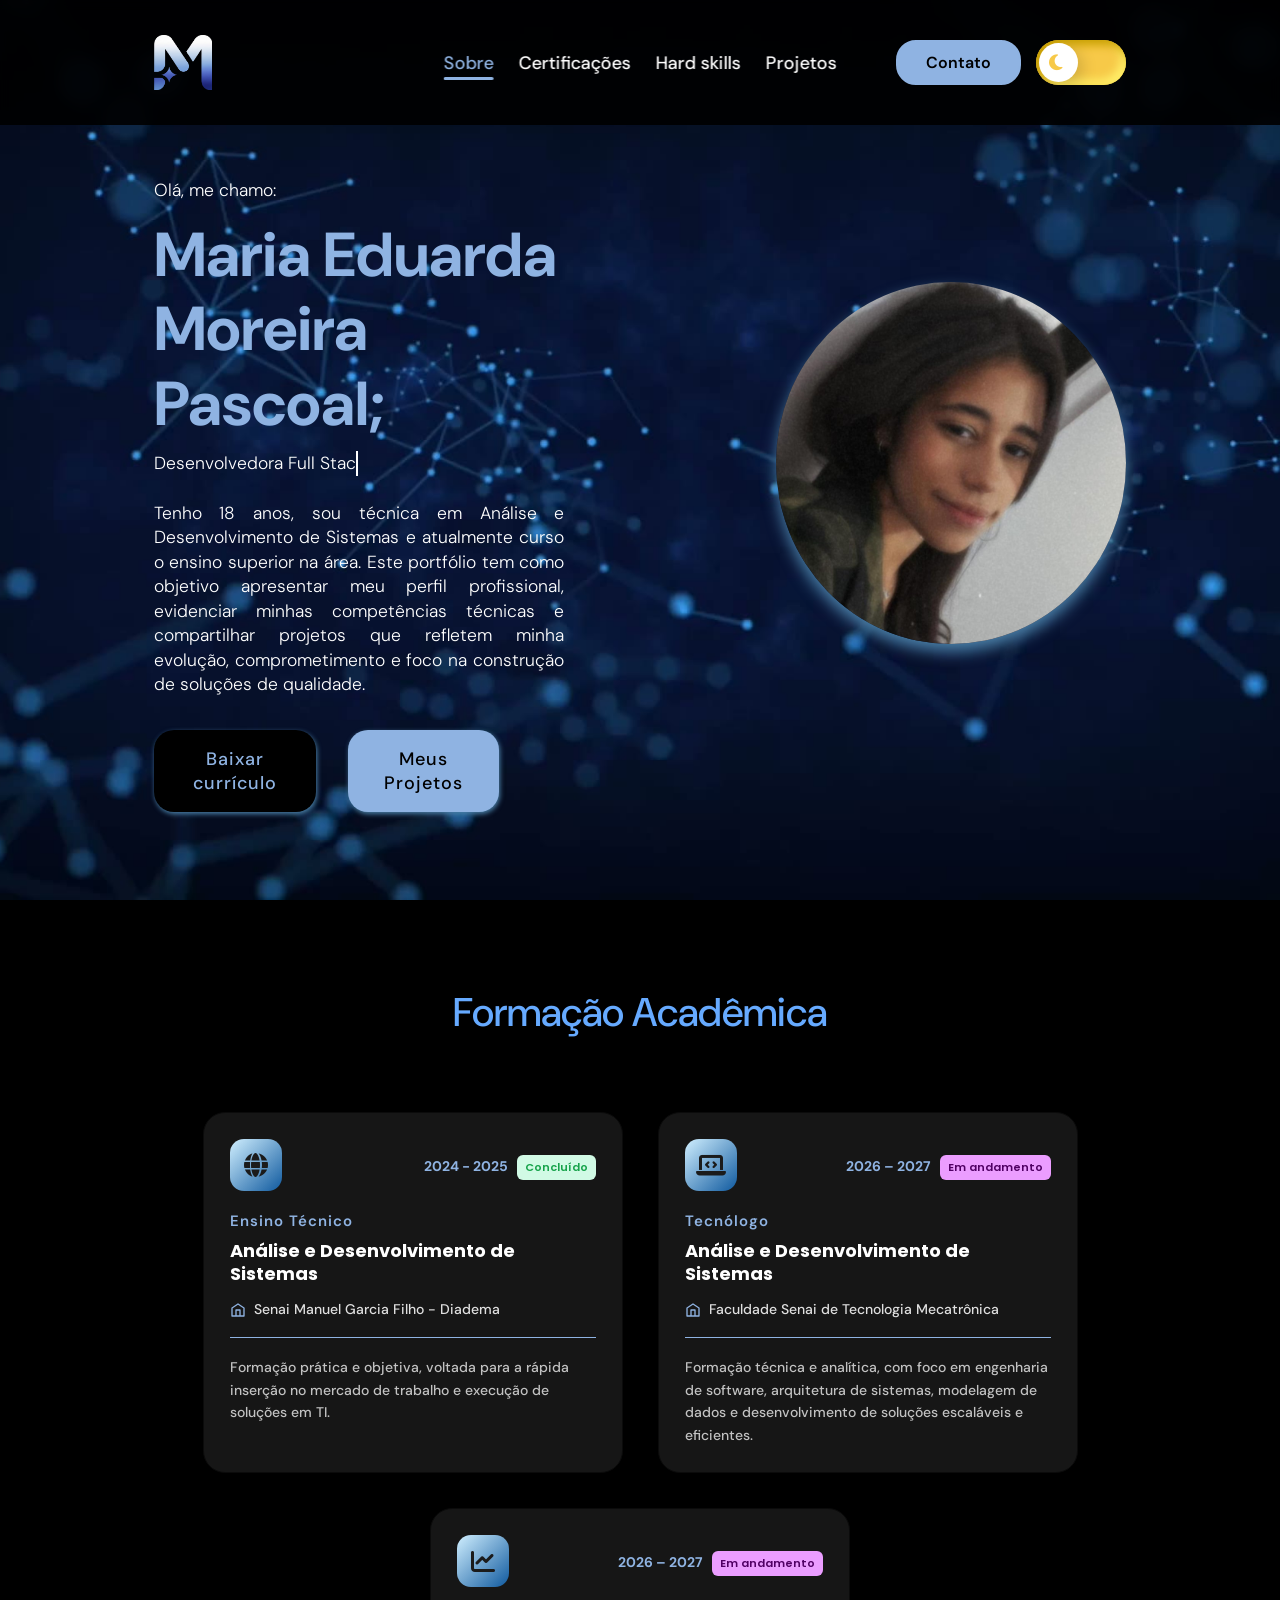
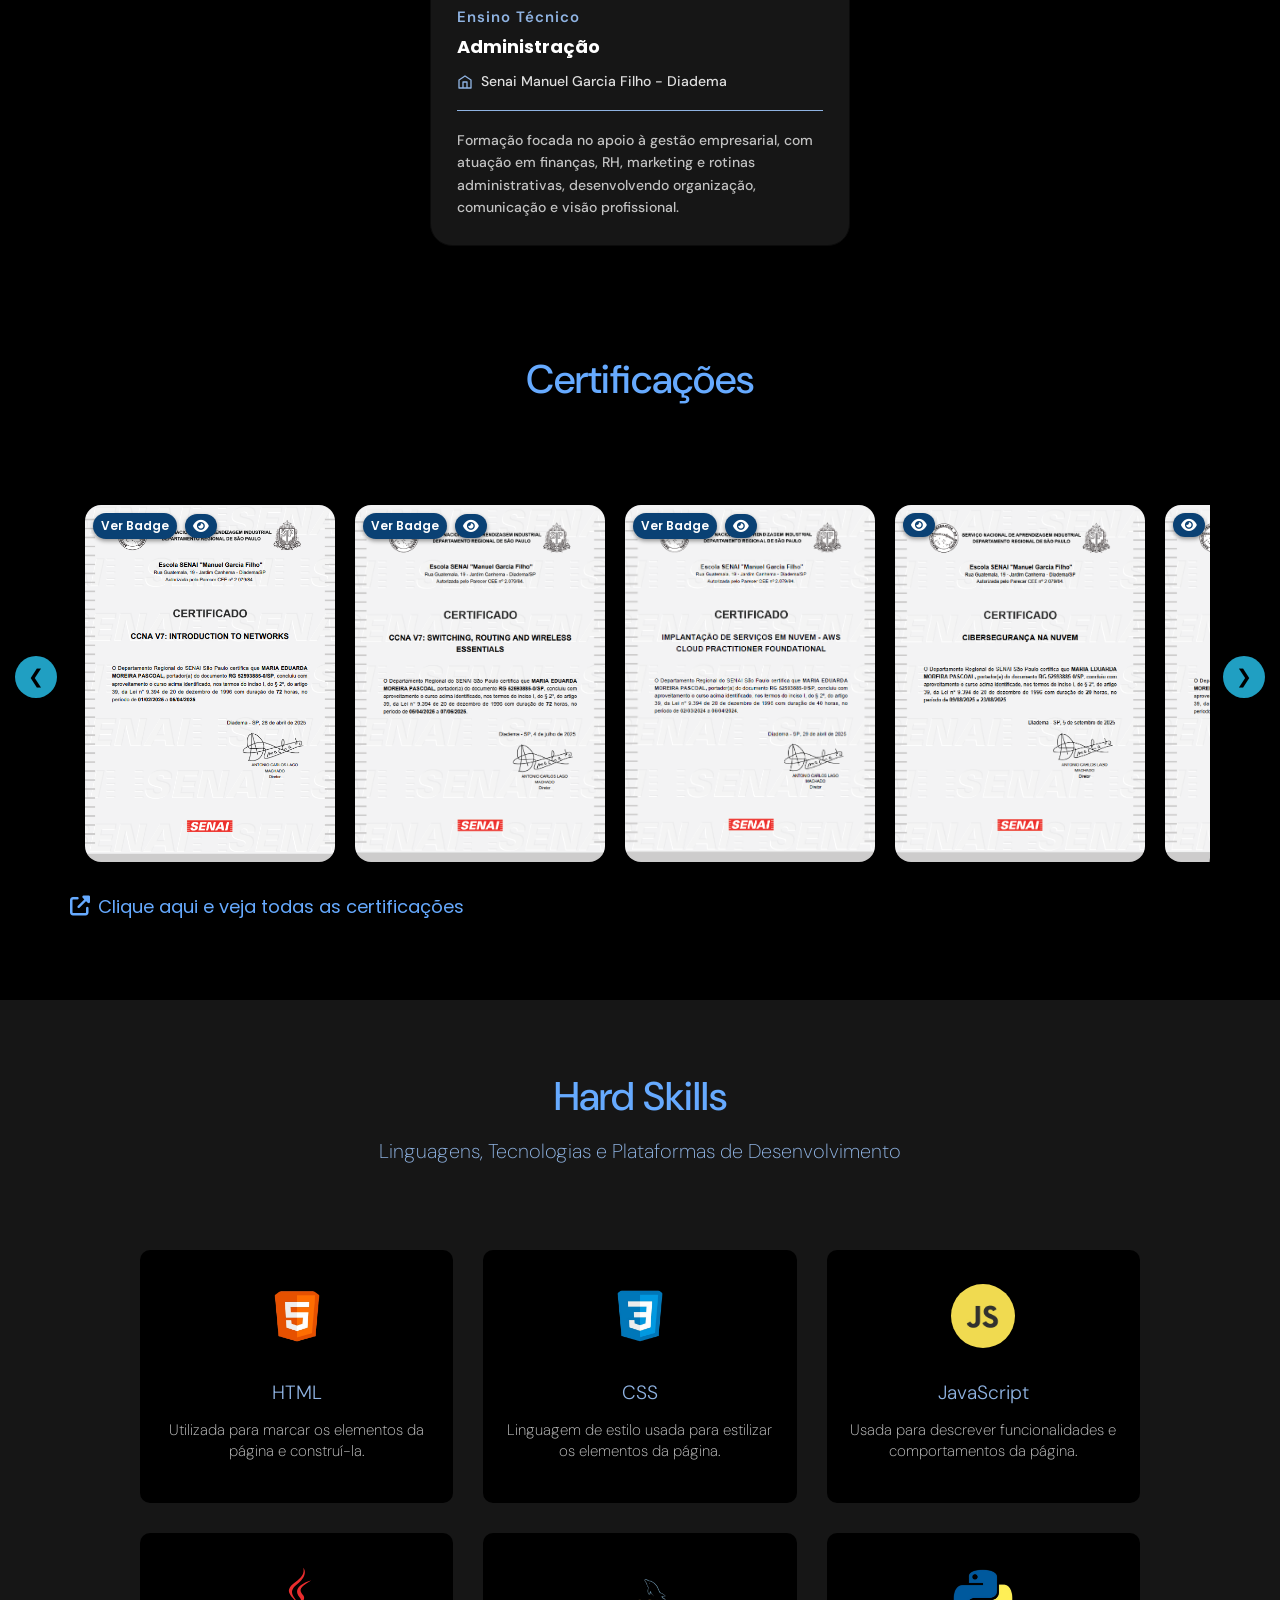
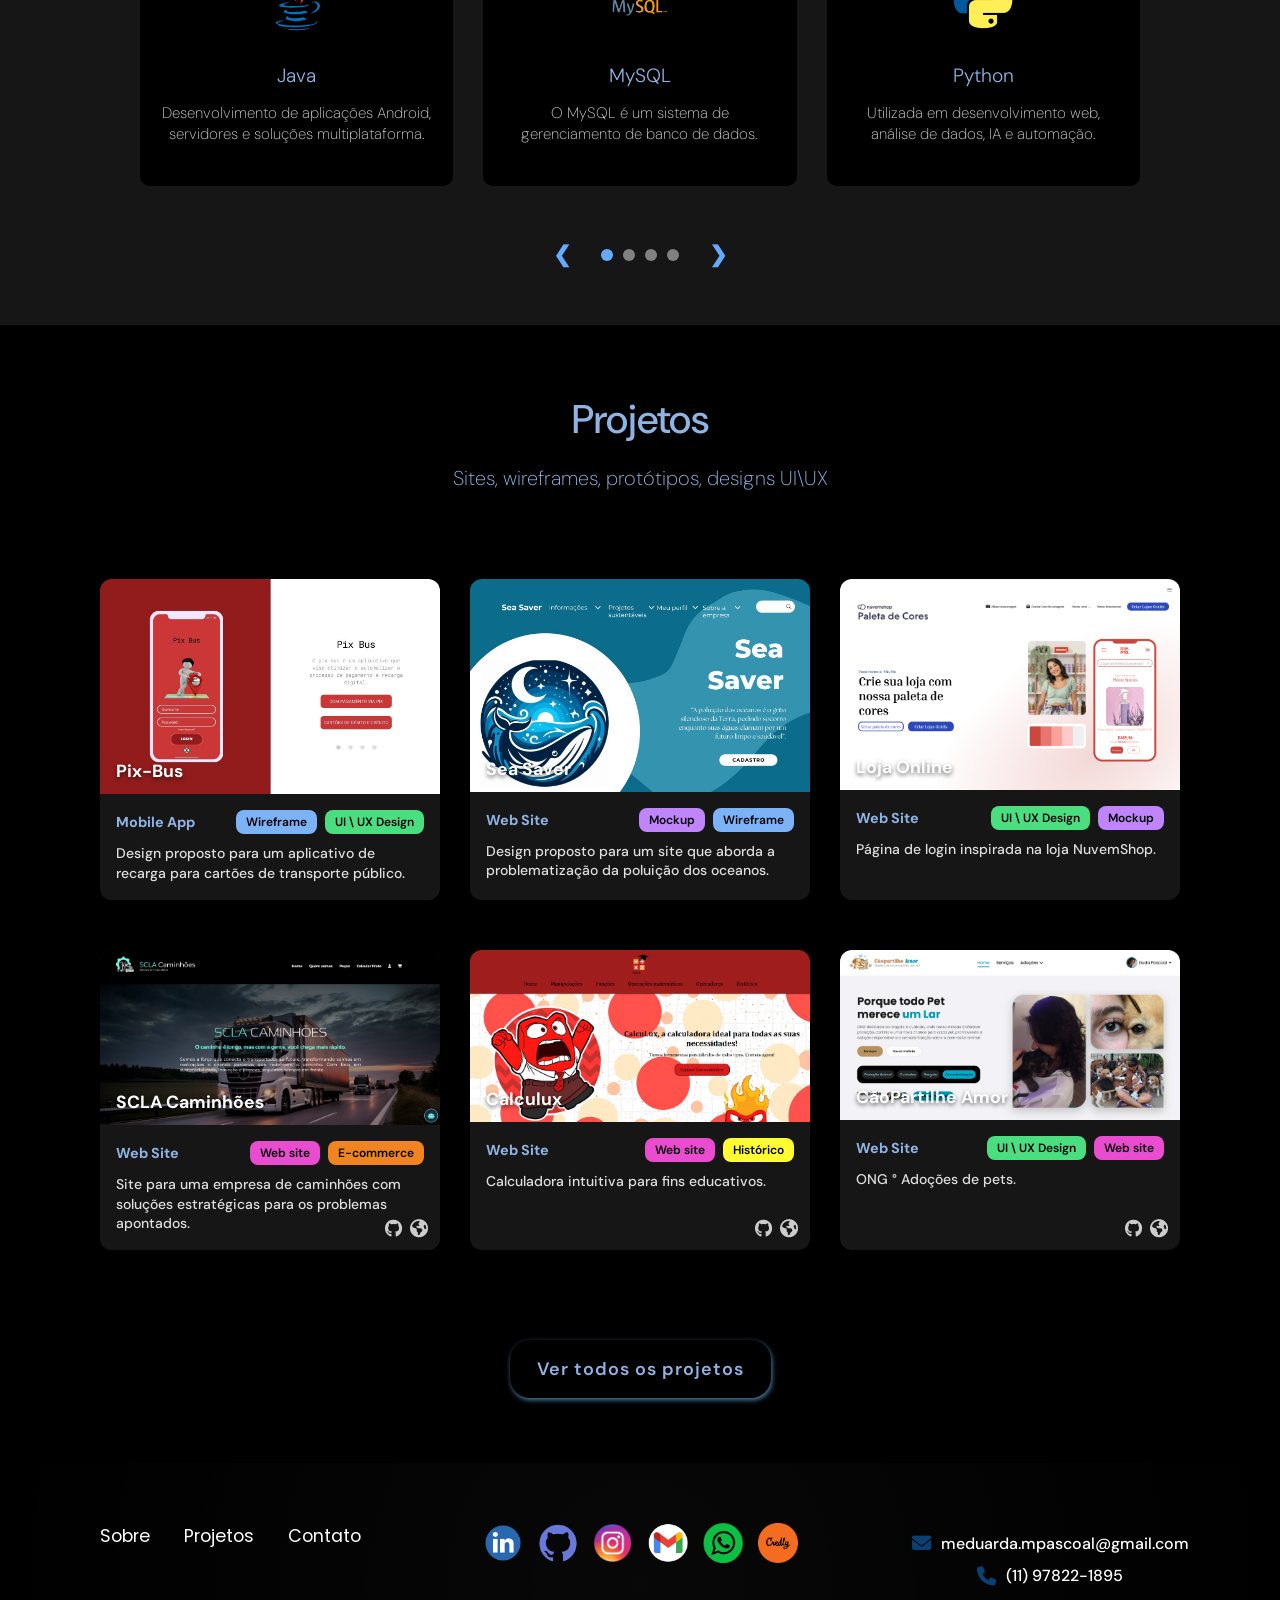
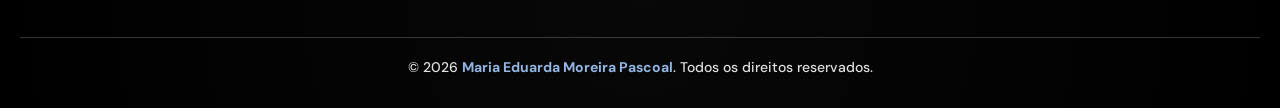
==== index.html @ ee677502 "Primeiro commit" ====
<!DOCTYPE html>
<html lang="pt-br">

<head>
  <meta charset="UTF-8" />
  <meta name="viewport" content="width=device-width, initial-scale=1.0" />
  <title>Portfólio Profissional</title>
  <link rel="preload" as="image" href="img/home-background-poster.jpg" fetchpriority="high" />

  <link rel="shortcut icon" href="img/logo(light-theme).png">
  <link rel="stylesheet" href="css/style.css?v=skills-themes-5" />
  <link rel="stylesheet" href="css/mobile.css?v=skills-spacing-2" />
  <link rel="stylesheet" href="css/modal.css" />
  <link rel="stylesheet" href="css/light-theme.css" />
  <link href="https://unpkg.com/boxicons@2.1.4/css/boxicons.min.css" rel="stylesheet" />
  <link rel="preconnect" href="https://fonts.googleapis.com" />
  <link rel="preconnect" href="https://fonts.gstatic.com" crossorigin />
  <link
    href="https://fonts.googleapis.com/css2?family=Dosis:wght@200..800&family=Kanit:wght@100..900&family=Rubik:wght@300..900&family=Montserrat:wght@100..900&family=DM+Sans:wght@100..1000&display=swap"
    rel="stylesheet" />
  <link rel="stylesheet" href="https://cdnjs.cloudflare.com/ajax/libs/font-awesome/6.5.0/css/all.min.css" />



</head>

<body>
  <script>
    // Restaura o tema antes de renderizar o conteúdo da página.
    try {
      document.body.classList.toggle('light-theme', localStorage.getItem('theme') === 'light');
    } catch (error) {
      // Mantém o tema padrão quando o armazenamento estiver indisponível.
    }
  </script>
  <div id="sobre"></div>
  <header class="header">

    <div class="left">

      <button class="menu-toggle" aria-label="Abrir menu">
        <span></span>
        <span></span>
        <span></span>
      </button>

      <a href="#" class="logo">
        <img src="img/logo2.png" alt="Logo" class="logo-img">
      </a>
    </div>


    <nav class="navbar">

      <div class="mobile-profile">
        <img src="img/DUDA.jpg" alt="Foto de perfil" class="profile-photo">

        <div class="profile-text">
          <strong>Maria Eduarda Moreira Pascoal</strong>
          <span>Desenvolvedora Full Stack</span>
        </div>
      </div>


      <a href="#home" class="active">Sobre</a>
      <a href="#certificacoes">Certificações</a>
      <a href="#hardskills">Hard skills</a>
      <a href="#projetos">Projetos</a>

      <button class="mobile-theme-btn">
        <i class="fas fa-cog"></i>
        <span>Aplicar tema escuro</span>
      </button>


      <button class="close-menu-btn">Fechar menu</button>


    </nav>

    <div class="right-buttons">
      <a href="https://mail.google.com/mail/?view=cm&to=meduarda.mpascoal@gmail.com&su=Contato%20via%20portfolio"
        target="_blank" class="contact">Contato</a>
      <div class="theme-switch-wrapper">
        <input type="checkbox" id="theme-toggle" class="theme-toggle-checkbox" />
        <label for="theme-toggle" class="theme-toggle-label">
          <span class="toggle-ball">
            <i class="fas fa-moon"></i>
            <i class="fas fa-sun fa-solid" style="color: #ffc107;"></i>
          </span>
        </label>
      </div>
    </div>
  </header>

  <script>
    document.getElementById('theme-toggle').checked = document.body.classList.contains('light-theme');

    document.addEventListener("DOMContentLoaded", () => {

      const menuToggle = document.querySelector(".menu-toggle");
      const navbar = document.querySelector(".navbar");
      const header = document.querySelector(".header");
      const closeBtn = document.querySelector(".close-menu-btn");

      const mobileThemeBtn = document.querySelector(".mobile-theme-btn");
      const mobileThemeText = document.querySelector(".mobile-theme-btn span");
      const themeToggle = document.querySelector("#theme-toggle");

      /* ===============================
         MENU HAMBÚRGUER
         =============================== */
      menuToggle.addEventListener("click", () => {
        navbar.classList.toggle("active");
        header.classList.toggle("menu-open");
      });

      if (closeBtn) {
        closeBtn.addEventListener("click", () => {
          navbar.classList.remove("active");
          header.classList.remove("menu-open");
        });
      }

      /* ===============================
         TEXTO DO TEMA (LÓGICA CORRETA)
         =============================== */
      function atualizarTextoTema() {
        if (themeToggle.checked) {
          // tema claro ativo → próxima ação
          mobileThemeText.textContent = "Aplicar tema escuro";
        } else {
          // tema escuro ativo → próxima ação
          mobileThemeText.textContent = "Aplicar tema claro";
        }
      }

      /* clique no botão mobile troca o tema */
      mobileThemeBtn.addEventListener("click", () => {
        themeToggle.checked = !themeToggle.checked;
        themeToggle.dispatchEvent(new Event("change"));
        atualizarTextoTema();
      });

      /* mantém sincronizado com o botão desktop */
      themeToggle.addEventListener("change", atualizarTextoTema);

      /* inicializa corretamente ao carregar */
      atualizarTextoTema();

    });
  </script>





  <section class="home" id="home">
    <video autoplay muted loop playsinline preload="auto" poster="img/home-background-poster.jpg" class="bg-video">
      <source src="img/home-background.mp4" type="video/mp4" />
    </video>

    <div class="home-content">
      <p class="hello">Olá, me chamo: </p>
      <h1>
        <span> Maria Eduarda Moreira Pascoal;<br /></span>
      </h1>
      <p class="typing"></p>

      <script>
        const text = "Desenvolvedora Full Stack ";
        let index = 0;

        function typeEffect() {
          const el = document.querySelector(".typing");
          if (index < text.length) {
            el.textContent += text.charAt(index);
            index++;
            setTimeout(typeEffect, 90);
          }
        }

        typeEffect();
      </script>

      <p>
        Tenho 18 anos, sou técnica em Análise e Desenvolvimento de Sistemas e atualmente curso o ensino superior na
        área. Este portfólio tem como objetivo apresentar meu perfil profissional, evidenciar minhas competências
        técnicas e compartilhar projetos que refletem minha evolução, comprometimento e foco na construção de soluções
        de qualidade.
      </p>
      <br>

      <div class="btn-box">
        <a href="Currículo Profissional.pdf" download>
          <button class="btn-1">Baixar currículo</button>
        </a>
        <a href="#projetos"><button class="btn-2">Meus Projetos</button></a>
      </div>
    </div>

    <div class="img-box">
      <img src="img/DUDA.jpg" />
    </div>
  </section>
  <br><br>

  <h1 class="section-title">Formação Acadêmica</h1><br>

  <section class="edu-section">

    <div class="edu-card edu-card-pink">
      <div class="edu-header">
        <div class="edu-icon-box">
          <i class="fa-solid fa-globe"></i>
        </div>

        <div class="edu-date">
          <span>2024 - 2025</span>
          <small>Concluído</small>
        </div>
      </div>

      <span class="edu-type">Ensino Técnico</span>
      <h3 class="edu-title">Análise e Desenvolvimento de Sistemas</h3>

      <div class="edu-school">
        <span class="edu-school-icon" aria-hidden="true">
          <svg width="16" height="16" viewBox="0 0 24 24" fill="none" xmlns="http://www.w3.org/2000/svg">
            <path d="M3 21V9L12 3L21 9V21H3Z" stroke="currentColor" stroke-width="2" stroke-linejoin="round" />
            <path d="M9 21V12H15V21" stroke="currentColor" stroke-width="2" stroke-linejoin="round" />
          </svg>
        </span>
        <p>Senai Manuel Garcia Filho - Diadema</p>
      </div>

      <hr>

      <p class="edu-text">
        Formação prática e objetiva, voltada para a rápida inserção no mercado de trabalho e execução de soluções em TI.
      </p>
    </div>

    <div class="edu-card edu-card-pink">
      <div class="edu-header">
        <div class="edu-icon-box">
          <i class="fa-solid fa-laptop-code"></i>
        </div>

        <div class="edu-date">
          <span>2026 – 2027</span>
          <small class="edu-status-progress">Em andamento</small>
        </div>


      </div>

      <span class="edu-type">Tecnólogo</span>
      <h3 class="edu-title">Análise e Desenvolvimento de Sistemas</h3>

      <div class="edu-school">
        <span class="edu-school-icon" aria-hidden="true">
          <svg width="16" height="16" viewBox="0 0 24 24" fill="none" xmlns="http://www.w3.org/2000/svg">
            <path d="M3 21V9L12 3L21 9V21H3Z" stroke="currentColor" stroke-width="2" stroke-linejoin="round" />
            <path d="M9 21V12H15V21" stroke="currentColor" stroke-width="2" stroke-linejoin="round" />
          </svg>
        </span>

        <p>Faculdade Senai de Tecnologia Mecatrônica</p>
      </div>


      <hr>

      <p class="edu-text">
        Formação técnica e analítica, com foco em engenharia de software, arquitetura de sistemas, modelagem de dados e
        desenvolvimento de soluções escaláveis e eficientes.
      </p>
    </div>

    </div>

    <div class="edu-card edu-card-pink">
      <div class="edu-header">
        <div class="edu-icon-box">
          <i class="fa-solid fa-chart-line"></i>
        </div>


        <div class="edu-date">
          <span>2026 – 2027</span>
          <small class="edu-status-progress">Em andamento</small>
        </div>
      </div>

      <span class="edu-type">Ensino Técnico</span>
      <h3 class="edu-title">Administração</h3>

      <div class="edu-school">
        <span class="edu-school-icon" aria-hidden="true">
          <svg width="16" height="16" viewBox="0 0 24 24" fill="none" xmlns="http://www.w3.org/2000/svg">
            <path d="M3 21V9L12 3L21 9V21H3Z" stroke="currentColor" stroke-width="2" stroke-linejoin="round" />
            <path d="M9 21V12H15V21" stroke="currentColor" stroke-width="2" stroke-linejoin="round" />
          </svg>
        </span>
        <p>Senai Manuel Garcia Filho - Diadema</p>
      </div>

      <hr>

      <p class="edu-text">
        Formação focada no apoio à gestão empresarial, com atuação em finanças, RH, marketing e rotinas administrativas,
        desenvolvendo organização, comunicação e visão profissional.
      </p>
    </div>


  </section>
  <br>

  <div id="certificacoes" class="anchor-offset"></div>
  <h1 class="section-title">Certificações</h1>
  <br><br><br>
  <!-- Carrossel de certificações -->
  <div class="carrossel-wrapper">

    <!-- Seta esquerda (fora do container) -->
    <button class="seta esquerda" onclick="mover(-1)" aria-label="Certificação anterior">&#10094;</button>

    <!-- Container interno (apenas o carrossel) -->
    <div class="carrossel-container" role="region" aria-label="Carrossel de certificações" tabindex="0">
      <div class="carrossel" id="carrossel">

        <!-- Certificados com BADGE -->
        <div class="item2 cert-container">
          <div class="label-group">
            <a href="https://www.credly.com/badges/f5d4781e-c235-46be-9995-9bae9388c36a/whatsapp" target="_blank"
              class="cert-label">Ver Badge</a>

            <a href="pdfscertificados/Certificado_CCNA_V7_ INTRODUCTIONTONETWORK.pdf" target="_blank" class="eye-button"
              title="Ver Certificado">
              <i class="fas fa-eye"></i><span>Ver Certificado</span>
            </a>
          </div>
          <img src="certificados/CCNA1.png" alt="Certificação 1" class="cert-image">
          <div class="cert-info">
            <h3>CCNA V7 – Introduction to Networks</h3>
            <span>Cisco • 2025</span>
          </div>

        </div>

        <div class="item2 cert-container">
          <div class="label-group">
            <a href="https://www.credly.com/badges/c9d76e1b-b804-4c7f-8bc3-975dc7ec5c5a/whatsapp" target="_blank"
              class="cert-label">Ver Badge</a>

            <a href="pdfscertificados/Certificado_CCNA V7_SWITCHING_ROUTING_AND_WIRELESS_ESSENTIAL.pdf" target="_blank"
              class="eye-button" title="Ver Certificado">
              <i class="fas fa-eye"></i><span>Ver Certificado</span>
            </a>
          </div>
          <img src="certificados/CCNA2.png" alt="Certificação 2" class="cert-image">
          <div class="cert-info">
            <h3>CCNA V7 – Switching, routing and wireless essential</h3>
            <span>Cisco • 2025</span>
          </div>


        </div>

        <div class="item2 cert-container">
          <div class="label-group">
            <a href="https://www.credly.com/badges/3ef9b1de-b552-450f-b357-6d4c21b570fc/whatsapp" target="_blank"
              class="cert-label">Ver Badge</a>

            <a href="pdfscertificados/Certificado_Implantacao_de_Servicos_em_Nuvem-AWS_Cloud_Practitioner_Foundationa.pdf"
              target="_blank" class="eye-button" title="Ver Certificado">
              <i class="fas fa-eye"></i><span>Ver Certificado</span>
            </a>
          </div>
          <img src="certificados/AWS.png" alt="Certificação 3" class="cert-image">
          <div class="cert-info">
            <h3>AWS Foundations</h3>
            <span>AWS Certificates • 2024</span>
          </div>
        </div>

        <div class="item2 cert-container">
          <div class="label-group">
            <a href="pdfscertificados/Certificado_Ciberseguranca_na_Nuve.pdf" target="_blank" class="eye-button"
              title="Ver Certificado">
              <i class="fas fa-eye"></i><span>Ver Certificado</span>
            </a>
          </div>
          <img src="certificados/Cibersegurança.png" alt="Cibersegurança" class="cert-image">
          <div class="cert-info">
            <h3>Cibersegurança na Nuvem</h3>
            <span>Senai São Paulo • 2025</span>
          </div>

        </div>

        <!-- Certificados sem badge -->
        <div class="item2 cert-container">
          <a href="pdfscertificados/Certificado_Implantacao_de_Servicos_em_Nuvem-Google_Cloud_Foundation.pdf"
            target="_blank" class="eye-button top-left">
            <i class="fas fa-eye"></i><span>Ver Certificado</span>
          </a>
          <img src="certificados/Google cloud.png" alt="Google Cloud" class="cert-image">
          <div class="cert-info">
            <h3>Google Cloud Foundations</h3>
            <span>Senai São Paulo • 2023</span>
          </div>
        </div>

        <div class="item2 cert-container">
          <a href="pdfscertificados/Certificado_Implantacao_e_Analise_de_Dados_em_Nuvem-Microsoft_DP-90(2).pdf"
            target="_blank" class="eye-button top-left">
            <i class="fas fa-eye"></i><span>Ver Certificado</span>
          </a>
          <img src="certificados/Microsoft DP-900.png" alt="DP-900" class="cert-image">
          <div class="cert-info">
            <h3>Microsoft DP-900</h3>
            <span>Senai São Paulo • 2023</span>
          </div>
        </div>

        <div class="item2 cert-container">
          <a href="pdfscertificados/Certificado_Implantacao_de_Servicos_em_Nuvem-Microsoft_AZ-90.pdf" target="_blank"
            class="eye-button top-left">
            <i class="fas fa-eye"></i><span>Ver Certificado</span>
          </a>
          <img src="certificados/Microsoft AZ-900.png" alt="AZ-900" class="cert-image">
          <div class="cert-info">
            <h3>Microsoft AZ-900</h3>
            <span>Senai São Paulo • 2024</span>
          </div>
        </div>

        <div class="item2 cert-container">
          <a href="pdfscertificados/Certificado_Implantacao_de_Servicos_de_Inteligencia_Artificial_em_Nuvem-Microsoft_AI-90.pdf"
            target="_blank" class="eye-button top-left">
            <i class="fas fa-eye"></i><span>Ver Certificado</span>
          </a>
          <img src="certificados/Microsoft AI-900.png" alt="AI-900" class="cert-image">
          <div class="cert-info">
            <h3>Microsoft AI-900</h3>
            <span>Senai São Paulo • 2025</span>
          </div>
        </div>

        <div class="item2 cert-container">
          <a href="pdfscertificados/Certificado_FLUENCIA-FUNDAMENTOS_DA_INTELIGENCIA_ARTIFICIA.pdf" target="_blank"
            class="eye-button top-left">
            <i class="fas fa-eye"></i><span>Ver Certificado</span>
          </a>
          <img src="certificados/Fluencia IA.png" alt="Fluência IA" class="cert-image">
          <div class="cert-info">
            <h3>Fluência IA</h3>
            <span>Senai São Paulo • 2025</span>
          </div>
        </div>

        <div class="item2 cert-container">
          <a href="pdfscertificados/Certificado_Privacidade_e_Protecao_de_Dados_(LGPD).pdf" target="_blank"
            class="eye-button top-left">
            <i class="fas fa-eye"></i><span>Ver Certificado</span>
          </a>
          <img src="certificados/LGPD.png" alt="LGPD" class="cert-image">
          <div class="cert-info">
            <h3>Privacidade e proteção de dados</h3>
            <span>Senai São Paulo • 2024</span>
          </div>
        </div>

        <div class="item2 cert-container">
          <a href="pdfscertificados/WEB_3.0_Certificado.pdf" target="_blank" class="eye-button top-left">
            <i class="fas fa-eye"></i><span>Ver Certificado</span>
          </a>
          <img src="certificados/web 3.0.png" alt="Web 3.0" class="cert-image">
          <div class="cert-info">
            <h3>Web 3.0</h3>
            <span>Senai São Paulo • 2025</span>
          </div>
        </div>

        <div class="item2 cert-container">
          <a href="pdfscertificados/Certificado_Economia_Circula.pdf" target="_blank" class="eye-button top-left">
            <i class="fas fa-eye"></i><span>Ver Certificado</span>
          </a>
          <img src="certificados/economia circular.png" alt="Economia Circular" class="cert-image">
          <div class="cert-info">
            <h3>Economia Circular</h3>
            <span>Senai São Paulo • 2025</span>
          </div>
        </div>

        <div class="item2 cert-container">
          <a href="pdfscertificados/Certificado_Desvendando_o_5.pdf" target="_blank" class="eye-button top-left">
            <i class="fas fa-eye"></i><span>Ver Certificado</span>
          </a>
          <img src="certificados/desvendando o 5g.png" alt="5G" class="cert-image">
          <div class="cert-info">
            <h3>Desvendando o 5G</h3>
            <span>Senai São Paulo • 2024</span>
          </div>
        </div>

        <div class="item2 cert-container">
          <a href="pdfscertificados/Certificado_Desvendando_o_ES.pdf" target="_blank" class="eye-button top-left">
            <i class="fas fa-eye"></i><span>Ver Certificado</span>
          </a>
          <img src="certificados/desvendando o ESG.png" alt="ESG" class="cert-image">
          <div class="cert-info">
            <h3>Desvendando o ESG</h3>
            <span>Senai São Paulo • 2025</span>
          </div>
        </div>

        <div class="item2 cert-container">
          <a href="pdfscertificados/Certificado_Empreender_SENA.pdf" target="_blank" class="eye-button top-left">
            <i class="fas fa-eye"></i><span>Ver Certificado</span>
          </a>
          <img src="certificados/empreender senai.png" alt="Empreender Senai" class="cert-image">
          <div class="cert-info">
            <h3>Empreender Senai</h3>
            <span>Senai São Paulo • 2025</span>
          </div>
        </div>

        <div class="item2 cert-container">
          <a href="pdfscertificados/Certificado_Competencia_Transversal-Seguranca_no_Trabalh.pdf" target="_blank"
            class="eye-button top-left">
            <i class="fas fa-eye"></i><span>Ver Certificado</span>
          </a>
          <img src="certificados/Segurança no trabalho.png" alt="Segurança no Trabalho" class="cert-image">
          <div class="cert-info">
            <h3>Segurança no trabalho</h3>
            <span>Senai São Paulo • 2024</span>
          </div>
        </div>

        <div class="item2 cert-container">
          <a href="pdfscertificados/Certificado_Desvendando_a_Industria_4..pdf" target="_blank"
            class="eye-button top-left">
            <i class="fas fa-eye"></i><span>Ver Certificado</span>
          </a>
          <img src="certificados/desvendando a industria 4.0.png" alt="Indústria 4.0" class="cert-image">
          <div class="cert-info">
            <h3>Desvendando a Indústria 4.0</h3>
            <span>Senai São Paulo • 2025</span>
          </div>
        </div>




        <div class="item2 cert-container">
          <a href="pdfscertificados/Certificado_E-commerce - Construção e Operacionalizaçã.pdf" target="_blank"
            class="eye-button top-left">
            <i class="fas fa-eye"></i><span>Ver Certificado</span>
          </a>
          <img src="certificados/E-commerce.jpg" alt="E-commerce" class="cert-image">
          <div class="cert-info">
            <h3>E-Commerce: Construção e Operacionalização</h3>
            <span>Senai São Paulo • 2025</span>
          </div>
        </div>

        <div class="item2 cert-container">
          <a href="pdfscertificados/Certificado_Design UX e U.pdf" target="_blank" class="eye-button top-left">
            <i class="fas fa-eye"></i><span>Ver Certificado</span>
          </a>
          <img src="certificados/desing_UI_UX.jpg" alt="Design UI e UX" class="cert-image">
          <div class="cert-info">
            <h3>Design UI e UX</h3>
            <span>Senai São Paulo • 2025</span>
          </div>
        </div>

        <div class="item2 cert-container">
          <a href="pdfscertificados/Certificado_FUNDAMENTOS E AÇÕES DA ECONOMIA CIRCULA.pdf" target="_blank"
            class="eye-button top-left">
            <i class="fas fa-eye"></i><span>Ver Certificado</span>
          </a>
          <img src="certificados/Fundamentos da Economia Circular.png" alt="E-commerce" class="cert-image">
          <div class="cert-info">
            <h3>Fundamentos e Ações da Economia Circular</h3>
            <span>Senai São Paulo • 2026</span>
          </div>
        </div>

        <div class="item2 cert-container">
          <a href="pdfscertificados/Certificado_Ética na Inteligência Artificia.pdf" target="_blank"
            class="eye-button top-left">
            <i class="fas fa-eye"></i><span>Ver Certificado</span>
          </a>
          <img src="certificados/Ética na Inteligência Artificial.png" alt="E-commerce" class="cert-image">
          <div class="cert-info">
            <h3>Ética na Inteligência Artificial</h3>
            <span>Senai São Paulo • 2026</span>
          </div>
        </div>

        <div class="item2 cert-container">
          <a href="pdfscertificados/Certificado_Excel Básic.pdf" target="_blank" class="eye-button top-left">
            <i class="fas fa-eye"></i><span>Ver Certificado</span>
          </a>
          <img src="certificados/Excel Basico.png" alt="E-commerce" class="cert-image">
          <div class="cert-info">
            <h3>Excel Básico</h3>
            <span>Senai São Paulo • 2026</span>
          </div>
        </div>


      </div>
    </div>

    <!-- Seta direita (fora do container) -->
    <button class="seta direita" onclick="mover(1)" aria-label="Próxima certificação">&#10095;</button>

  </div>

  <!-- Botão "Veja todas as certificações" -->
  <div class="ver-todas-certificacoes">
    <a href="https://drive.google.com/drive/folders/1K8HYNcabptkDgzS9qwUw9F8MPCiMWI3D?usp=sharing" target="_blank">
      <i class="fas fa-external-link-alt"></i>
      Clique aqui e veja todas as certificações
    </a>
  </div>
  </div>

  <!-- Importar ícones Font Awesome -->
  <script src="https://kit.fontawesome.com/a2e0e6ad8f.js" crossorigin="anonymous"></script>



  <div class="sk">
    <section class="services-section" id="hardskills">
      <h1 class="section-title">Hard Skills</h1>
    </section>

    <h2 class="sub">Linguagens, Tecnologias e Plataformas de Desenvolvimento</h2>

    <div class="carousel-wrapper">
      <div class="cards-carousel" id="hardSkillsCarousel">

        <!-- Página 1 -->
        <div class="cards-container">
          <div class="card">
            <div class="icon">
              <img src="img/html.png" alt="HTML" />
            </div>
            <h3>HTML</h3>
            <p>Utilizada para marcar os elementos da página e construí-la.</p>
          </div>

          <div class="card active">
            <div class="icon">
              <img src="img/css.png" alt="CSS" />
            </div>
            <h3>CSS</h3>
            <p>Linguagem de estilo usada para estilizar os elementos da página.</p>
          </div>

          <div class="card">
            <div class="icon">
              <img src="img/js.png" alt="JavaScript" />
            </div>
            <h3>JavaScript</h3>
            <p>Usada para descrever funcionalidades e comportamentos da página.</p>
          </div>

          <div class="card">
            <div class="icon">
              <img src="img/java.svg" alt="Java" />
            </div>
            <h3>Java</h3>
            <p>Desenvolvimento de aplicações Android, servidores e soluções multiplataforma.</p>
          </div>

          <div class="card">
            <div class="icon">
              <img src="img/SQL.png" alt="MySQL" />
            </div>
            <h3>MySQL</h3>
            <p>O MySQL é um sistema de gerenciamento de banco de dados.</p>
          </div>

          <div class="card">
            <div class="icon">
              <img src="img/python.png" alt="Python" />
            </div>
            <h3>Python</h3>
            <p>Utilizada em desenvolvimento web, análise de dados, IA e automação.</p>
          </div>
        </div>

        <!-- Página 2 -->
        <div class="cards-container">
          <div class="card">
            <div class="icon">
              <img src="img/react.png" alt="React" />
            </div>
            <h3>React</h3>
            <p>Biblioteca JavaScript para construir interfaces de usuário.</p>
          </div>

          <div class="card">
            <div class="icon">
              <img src="img/figma.png" alt="Figma" />
            </div>
            <h3>Figma</h3>
            <p>Ferramenta de design focada em design de interface (UI) e UX.</p>
          </div>

          <div class="card">
            <div class="icon">
              <img src="img/quant ux.png" alt="Quant-UX" />
            </div>
            <h3>Quant-UX</h3>
            <p>Ferramenta de pesquisa e testes de usabilidade com insights baseados em dados.</p>
          </div>

          <div class="card">
            <div class="icon">
              <img src="img/git.png" alt="Git" />
            </div>
            <h3>Git</h3>
            <p>Sistema de controle de versões distribuído.</p>
          </div>

          <div class="card">
            <div class="icon aws-icon"></div>
            <h3>AWS</h3>
            <p>Plataforma de computação em nuvem da Amazon.</p>
          </div>

          <div class="card">
            <div class="icon">
              <img src="img/miro.png" alt="Miro" />
            </div>
            <h3>Miro</h3>
            <p>Plataforma projetada para colaboração em equipe e trabalho remoto.</p>
          </div>
        </div>

        <!-- Página 3 -->
        <div class="cards-container">
          <div class="card">
            <div class="icon githubicon"></div>
            <h3>Github</h3>
            <p>Plataforma para hospedar, gerenciar e colaborar em projetos Git.</p>
          </div>

          <div class="card">
            <div class="icon">
              <img src="img/IntelliJI.png" alt="IntelliJ" />
            </div>
            <h3>IntelliJ</h3>
            <p>IDE utilizada para programar com produtividade.</p>
          </div>

          <div class="card">
            <div class="icon">
              <img src="img/AndroidStudio.png" alt="AndroidStudio" />
            </div>
            <h3>Android Studio</h3>
            <p>IDE oficial para desenvolvimento Android.</p>
          </div>

          <div class="card">
            <div class="icon">
              <img src="img/boostrap.png" alt="Bootstrap" />
            </div>
            <h3>Bootstrap</h3>
            <p>Framework front-end com modelos pré-estruturados.</p>
          </div>

          <div class="card">
            <div class="icon">
              <img src="img/vscode.png" alt="VSCode" />
            </div>
            <h3>VS Code</h3>
            <p>Editor de código-fonte com suporte a múltiplas linguagens.</p>
          </div>

          <div class="card">
            <div class="icon">
              <img src="img/canva.png" alt="Canva" />
            </div>
            <h3>Canva</h3>
            <p>Plataforma online de design gráfico.</p>
          </div>
        </div>

        <!-- Página 4 -->
        <div class="cards-container">

          <div class="card">
            <div class="icon">
              <img src="img/node.png" alt="Node.js" />
            </div>
            <h3>Node.js</h3>
            <p>Ambiente de execução JavaScript para back-end.</p>
          </div>

          <div class="card">
            <div class="icon">
              <img src="img/angular.png" alt="API" />
            </div>
            <h3>Angular</h3>
            <p>Framework aberto, baseado em componentes e escrito em TypeScript.
            </p>
          </div>

          <div class="card">
            <div class="icon">
              <img src="img/nuvemshp.png" alt="NuvemShop" />
            </div>
            <h3>NuvemShop</h3>
            <p>Plataforma de e-commerce que permite criar lojas virtuais personalizadas. </p>
          </div>

          <div class="card">
            <div class="icon">
              <img src="img/IOT.jpg" alt="Docker" />
            </div>
            <h3>IOT</h3>
            <p>Rede de objetos físicos conectados à internet que coletam e compartilham dados.</p>
          </div>

          <div class="card">
            <div class="icon">
              <img src="img/C++.png" alt="SQL Server" />
            </div>
            <h3>C++</h3>
            <p>Evolução do C com objetos, mais segurança e abstrações avançadas.</p>
          </div>

          <div class="card">
            <div class="icon">
              <img src="img/wix.png" alt="Firebase" />
            </div>
            <h3>Wix</h3>
            <p>Wix é uma plataforma para criar sites de forma simples e sem codificação.</p>
          </div>

        </div>

      </div>
    </div>

    <br>

    <div class="carousel-indicators-wrapper">
      <span class="arrow left" onclick="mudarSlide('anterior')">&#10094;</span>

      <div class="carousel-indicators">
        <span class="dot active" onclick="mudarSlide(0)"></span>
        <span class="dot" onclick="mudarSlide(1)"></span>
        <span class="dot" onclick="mudarSlide(2)"></span>
        <span class="dot" onclick="mudarSlide(3)"></span> <!-- Quarta bolinha -->
      </div>

      <span class="arrow right" onclick="mudarSlide('proximo')">&#10095;</span>
    </div>


    </section>
    <br><br>
  </div>
  <br>


  <!-- Seção Projetos -->
  <div id="projetos" class="anchor-offset"></div>
  <h1 class="desings">Projetos</h1>
  <h2 class="sub">Sites, wireframes, protótipos, designs UI\UX</h2>
  <br>

  <section class="project-grid">
    <!-- Projeto Pix-Bus -->
    <div class="project-card" data-title="Pix-Bus" data-image="img/Pix bus.jpg"
      data-description="Aplicativo para recarga de transporte público com integração ao sistema Pix, foco em acessibilidade e interface minimalista para agilidade no uso diário."
      data-tags="Figma, UX Research, Mobile First, Design Thinking">
      <div class="project-thumb">
        <img src="img/Pix bus.jpg" alt="Pix-Bus" />
        <div class="project-title">Pix-Bus</div>
      </div>
      <div class="project-body">
        <div class="project-meta">
          <span class="project-type">Mobile App</span>
          <div>
            <span class="tag blue">Wireframe</span>
            <span class="tag green">UI \ UX Design</span>
          </div>
        </div>
        <p class="descricao">
          Design proposto para um aplicativo de recarga para cartões de transporte
          público.
        </p>
      </div>
    </div>

    <!-- Projeto Sea Saver -->
    <div class="project-card" data-title="Sea Saver" data-image="img/Sea saver.png"
      data-description="Projeto de site voltado à conscientização sobre a poluição dos oceanos, com visual limpo, acessibilidade e aplicações sustentáveis."
      data-tags="Quant Ux, Design Sustentável, Aplicações UI\UX">
      <div class="project-thumb">
        <img src="img/Sea saver.png" alt="Sea Saver" />
        <div class="project-title">Sea Saver</div>
      </div>
      <div class="project-body">
        <div class="project-meta">
          <span class="project-type">Web Site</span>
          <div>
            <span class="tag purple">Mockup</span>
            <span class="tag blue">Wireframe</span>
          </div>
        </div>
        <p>
          Design proposto para um site que aborda a problematização da poluição
          dos oceanos.
        </p>
      </div>
    </div>

    <!-- Projeto Loja Online -->
    <div class="project-card" data-title="Loja Online" data-image="img/login1.png"
      data-description="Tela de login com inspiração em e-commerces modernos como a NuvemShop. Utiliza práticas de UI modernas e visa ter responsividade para diferentes dispositivos."
      data-tags="Figma, Login Page, UI Design">
      <div class="project-thumb">
        <img src="img/login1.png" alt="Loja Online" />
        <div class="project-title">Loja Online</div>
      </div>
      <div class="project-body">
        <div class="project-meta">
          <span class="project-type">Web Site</span>
          <div>
            <span class="tag green">UI \ UX Design</span>
            <span class="tag purple">Mockup</span>
          </div>
        </div>
        <p>Página de login inspirada na loja NuvemShop.</p>
      </div>
    </div>
  </section>

  <!-- Seção de projetos -->
  <section class="project-grid">

    <!-- Projeto SCLA Caminhões -->
    <div class="project-card" data-title="SCLA Caminhões" data-image="img/SCLA.png"
      data-description="Site criado para uma empresa de caminhões com foco em soluções de venda, cotação de peças e integração com atendimento; Além de soluções estratégicas para os problemas de desperdicio de peças e ferramentas que ficam paradas no estoque e impossibilitam o investimento em novas mercadorias, Inclui um chat-bot e sistema de carrinho de compras."
      data-tags="HTML, CSS, JavaScript, Chat-bot, FireBase">

      <div class="project-thumb">
        <img src="img/SCLA.png" alt="SCLA Caminhões" />
        <div class="project-title">SCLA Caminhões</div>
      </div>

      <div class="project-body">
        <div class="project-meta">
          <span class="project-type">Web Site</span>
          <div>
            <span class="tag pink">Web site</span>
            <span class="tag orange">E-commerce</span>
          </div>
        </div>
        <p>Site para uma empresa de caminhões com soluções estratégicas para os problemas apontados.</p>
      </div>

      <!-- ÍCONES -->
      <div class="project-links">
        <a href="https://github.com/Dudapascoal/SCLA-Caminh-es" class="github-icon" target="_blank"
          title="Ver repositório">
          <i class="fab fa-github"></i>
        </a>

        <a href="https://dudapascoal.github.io/SCLA-Caminh-es/" class="site-icon" target="_blank" title="Ver site">
          <i class="fas fa-globe-americas"></i>
          <!-- bem sutil -->
        </a>
      </div>
    </div>

    <!-- Projeto Calculux -->
    <div class="project-card" data-title="Calculux" data-image="img/calculux.png"
      data-description="Uma calculadora divertida e intuitiva criada especialmente para crianças em fase de aprendizagem."
      data-tags="HTML, CSS, JavaScript, Educacional">

      <div class="project-thumb">
        <img src="img/calculux.png" alt="Calculux" />
        <div class="project-title">Calculux</div>
      </div>

      <div class="project-body">
        <div class="project-meta">
          <span class="project-type">Web Site</span>
          <div>
            <span class="tag pink">Web site</span>
            <span class="tag yellow">Histórico</span>
          </div>
        </div>
        <p>Calculadora intuitiva para fins educativos.</p>
      </div>

      <div class="project-links">
        <a href="https://github.com/Dudapascoal" class="github-icon" target="_blank" title="Ver repositório">
          <i class="fab fa-github"></i>
        </a>

        <a href="#" class="site-icon" target="_blank" title="Ver site">
          <i class="fas fa-globe-americas"></i>
        </a>
      </div>
    </div>

    <!-- Projeto CãoPartilhe Amor -->
    <div class="project-card" data-title="CãoPartilhe Amor" data-image="img/CP.png"
      data-description="Campanha digital para adoção de pets com interface amigável e responsiva."
      data-tags="HTML, CSS, JavaScript">

      <div class="project-thumb">
        <img src="img/CP.png" alt="CãoPartilhe Amor" />
        <div class="project-title">CãoPartilhe Amor</div>
      </div>

      <div class="project-body">
        <div class="project-meta">
          <span class="project-type">Web Site</span>
          <div>
            <span class="tag green">UI \ UX Design</span>
            <span class="tag pink">Web site</span>
          </div>
        </div>
        <p>ONG ° Adoções de pets.</p>
      </div>

      <div class="project-links">
        <a href="https://github.com/Dudapascoal" class="github-icon" target="_blank" title="Ver repositório">
          <i class="fab fa-github"></i>
        </a>

        <a href="#" class="site-icon" target="_blank" title="Ver site">
          <i class="fas fa-globe-americas"></i>
        </a>
      </div>
    </div>

  </section>



  <!-- Modal de projetos -->
  <div id="projectModal" class="modal">
    <div class="modal-content">
      <span class="close">&times;</span>
      <h2 id="modalTitle"></h2>

      <!-- Imagem -->
      <img id="modalImage" src="" alt="Imagem do Projeto" style="width:100%; border-radius:8px;">

      <!-- Vídeo -->
      <div id="modalVideoContainer" style="display:none; margin-top: 1rem;">
        <video id="modalVideo" width="100%" controls style="border-radius:8px;">
          <source src="" type="video/mp4">
          Seu navegador não suporta vídeos HTML5.
        </video>
      </div>

      <p id="modalDescription"></p>
      <p><strong>Tecnologias: </strong> <span id="modalTags"></span></p>
    </div>
  </div>


  <div class="btn-container">
    <a href="projetos.html" class="see-projects-btn">Ver todos os projetos</a>
  </div>


  <!-- Rodapé -->
  <footer>
    <div class="footer-content">
      <div class="footer-nav">
        <a href="#sobre">Sobre</a>
        <a href="#projetos">Projetos</a>
        <a href="https://mail.google.com/mail/?view=cm&to=meduarda.mpascoal@gmail.com&su=Contato%20via%20portfolio"
          target="_blank">Contato</a>
      </div>

      <div class="social-links">
        <a href="https://www.linkedin.com/in/maria-eduarda-m-pascoal-73bb99358" target="_blank">
          <img src="img/linkedin icon.png" alt="LinkedIn" class="social-icon">
        </a>
        <a href="https://github.com/Dudapascoal" target="_blank">
          <img src="img/git-hub.png" alt="GitHub" class="social-icon">
        </a>
        <a href="https://www.instagram.com/dudap_pascoall" target="_blank">
          <img src="img/instagram icon.png" alt="Instagram" class="social-icon">
        </a>
        <a href="https://mail.google.com/mail/?view=cm&to=meduarda.mpascoal@gmail.com&su=Contato%20via%20portfolio"
          target="_blank">
          <img src="img/gmail-icon.png" alt="Email" class="social-icon">
        </a>
        <a href="https://wa.me/5511978221895" target="_blank">
          <img src="img/wtt.png" alt="WhatsApp" class="social-icon">
        </a>
        <a href="https://www.credly.com/users/maria-eduarda-m-pascoal" target="_blank">
          <img src="img/credly.png" alt="WhatsApp" class="social-icon">
        </a>
      </div>



      <div class="contact-info">
        <p><i class="fas fa-envelope"></i> meduarda.mpascoal@gmail.com</p>
        <p><i class="fas fa-phone"></i> (11) 97822-1895</p>
      </div>
    </div>

    <div class="footer-bottom">
      <p>
        © 2026 <a href="#home">Maria Eduarda Moreira Pascoal</a>. Todos os
        direitos reservados.
      </p>
    </div>
  </footer>
  <script src="js/script.js?v=skills-spacing-2"></script>
</body>
---- css/style.css ----
@import url("https://fonts.googleapis.com/css2?family=Poppins:wght@300;400;600&display=swap");

/* Reset básico e tipografia */
* {
  margin: 0;
  padding: 0;
  box-sizing: border-box;
  text-decoration: none;
  list-style: none;
}

html {
  scroll-behavior: smooth;

}

body {
  background-color: black;
  overflow-x: hidden;
}

/* MELHORA PERFORMANCE DAS ANIMAÇÕES */
* {
  -webkit-tap-highlight-color: transparent;
}

/*Melhora a qualidade dos efeitos na página*/

html,
body {
  backface-visibility: hidden;
  -webkit-font-smoothing: antialiased;
}

/* aceleração por GPU */
.navbar,
.edu-card,
.project-card,
.cert-container,
.carrossel,
.cards-carousel {
  transform: translateZ(0);
  will-change: transform;
}

/* HEADER */
.header {
  position: fixed;
  top: 0;
  left: 0;
  width: 100%;
  padding: 35px 12%;
  background: rgba(0, 0, 0, 0.90);
  backdrop-filter: blur(6px);
  -webkit-backdrop-filter: blur(6px);
  ;
  display: flex;
  align-items: center;
  justify-content: space-between;
  z-index: 100;
}


.logo {
  display: flex;
  align-items: center;
  justify-content: center;
  transition: 0.3s ease;
}

.logo-img {
  width: 58px;
  /* ajuste conforme o tamanho desejado */
  height: auto;
  transition: 0.3s ease;
}

.logo-img:hover {
  transform: scale(1.05);
}



span {
  color: #8fb3e2;
  font-family: "DM Sans", sans-serif;
  font-optical-sizing: auto;
  font-weight: bold;
  font-style: normal;
}

.navbar {
  position: absolute;
  left: 50%;
  transform: translateX(-50%);
  display: flex;
  justify-content: center;
  align-items: center;
  flex: 1;
  /* para o nav ocupar o espaço central */
  gap: 25px;
  /* espaço entre os links */
  z-index: 1;
}

.navbar a {
  position: relative;
  /* necessário para o ::after */
  font-size: 18px;
  color: white;
  /* cor padrão do link */
  text-decoration: none;
  transition: color 0.3s ease;
  font-family: "DM Sans", sans-serif;
  /* fonte DM Sans */
  font-optical-sizing: auto;
  font-weight: 500 !important;
  font-style: normal;
}

/* Linha animada abaixo dos links */
.navbar a::after {
  content: "";
  position: absolute;
  left: 0;
  bottom: -5px;
  width: 0%;
  height: 3px;
  background: #8fb3e2;
  /* cor azul */
  transition: width 0.4s ease;
  border-radius: 20px;
}

.navbar a:hover::after,
.navbar a.active::after {
  width: 100%;
}

.navbar a:hover,
.navbar a.active {
  color: #8fb3e2;
  /* cor azul ao hover/ativo */
  border-radius: 20px;
}


/* Container para os botões do lado direito */
/* Container lado direito */
.right-buttons {
  display: flex;
  align-items: center;
  gap: 15px;
}

/* Botão de alterar tema estilo DAY/NIGHT */
.theme-switch-wrapper {
  position: relative;
  width: 90px;
  height: 45px;
}

.theme-toggle-checkbox {
  opacity: 0;
  width: 0;
  height: 0;
  position: absolute;
}

.theme-toggle-label {
  display: block;
  width: 100%;
  height: 100%;
  background: #f7c948;
  /* day */
  border-radius: 45px;
  cursor: pointer;
  box-shadow: inset 5px 5px 10px #c89f00, inset -5px -5px 10px #fff06a;
  position: relative;
  transition: background 0.3s ease;
}

.theme-toggle-label .toggle-ball {
  position: absolute;
  top: 3px;
  left: 3px;
  width: 39px;
  height: 39px;
  background: white;
  border-radius: 50%;
  box-shadow: 5px 5px 15px rgba(0, 0, 0, 0.15);
  display: flex;
  align-items: center;
  justify-content: center;
  transition: left 0.3s ease, background 0.3s ease;
  font-size: 18px;
  color: #f7c948;
}

.toggle-ball .fa-moon {
  position: absolute;
  left: 10px;
  top: 50%;
  transform: translateY(-50%);
}

.toggle-ball .fa-sun {
  position: absolute;
  right: 10px;
  top: 50%;
  transform: translateY(-50%);
  color: #f7c948;
  opacity: 0;
  transition: opacity 0.3s ease;
}

body.light-theme .theme-toggle-label {
  background: #2e2a3a;
  /* night */
  box-shadow: inset 5px 5px 10px #1b1930, inset -5px -5px 10px #4c4a6e;
}

body.light-theme .theme-toggle-label .toggle-ball {
  left: 48px;
  color: #2e2a3a;
}

body.light-theme .theme-toggle-label .toggle-ball .fa-moon {
  opacity: 0;
}

body.light-theme .theme-toggle-label .toggle-ball .fa-sun {
  opacity: 1;
}


/* BOTÃO CONTATO */
.contact {
  padding: 10px 28px;
  background-color: #8fb3e2;
  color: black;
  border: 2px solid #8fb3e2;
  border-radius: 20px;
  font-size: 16px;
  font-weight: 600;
  transition: 0.3s ease;
  font-family: "DM Sans", sans-serif;
  font-style: normal;
}

.contact:hover {
  background-color: black;
  color: #8fb3e2;
}

/* ESCONDER MENU HAMBÚRGUER NO DESKTOP */
.menu-toggle {
  display: none;
}



/* VÍDEO DE FUNDO */
.bg-video {
  position: absolute;
  top: 0;
  left: 0;
  width: 100%;
  height: 100%;
  object-fit: cover;
  z-index: -1;
  opacity: 1;
}

.hello {
  padding-top: 70px;
}

.home {
  position: relative;
  width: 100%;
  min-height: 100vh;
  display: flex;
  align-items: center;
  gap: 7em;
  padding: 30px 12% 0;
}

/* Conteúdo sobre o vídeo */
.home-content,
.img-box {
  position: relative;
  z-index: 1;
}

/* Texto */
.home-content {
  max-width: 800px;
}

.home-content h3 {
  font-size: 42px;
}

.home-content h1 {
  font-size: 62px;
  line-height: 1.2;
}

.home-content p {
  font-size: 17.5px;
  margin: 10px 0 15px;
  text-align: justify;
  color: white;
  font-family: "DM Sans", sans-serif;
  font-optical-sizing: auto;
  font-weight: 300;
  font-style: normal;
}


/* Botões */
.btn-box {
  width: 345px;
  display: flex;
  gap: 2em;
  margin-bottom: 20px;
  /* controla a distância */

}

.btn-1 {
  padding: 15px 28px;
  background-color: black;
  color: #8fb3e2;
  border: 2px solid transparent;
  border-radius: 20px;
  font-size: 18px;
  letter-spacing: 1px;
  font-weight: 600;
  transition: 0.3s ease;
  cursor: pointer;
  font-family: "DM Sans", sans-serif;
  font-optical-sizing: auto;
  font-weight: 500;
  font-style: normal;
  box-shadow: 1px 2px 5px #4a7fa7;
}


.btn-1:hover {
  background-color: #8fb3e2;
  color: black;
}

.btn-2 {
  padding: 15px 28px;
  background-color: #8fb3e2;
  color: black;
  border: 2px solid transparent;
  border-radius: 20px;
  font-size: 18px;
  letter-spacing: 1px;
  font-weight: 600;
  transition: 0.3s ease;
  cursor: pointer;
  font-family: "DM Sans", sans-serif;
  font-optical-sizing: auto;
  font-weight: 500;
  font-style: normal;
  box-shadow: 1px 2px 5px #4a7fa7;
}

.btn-2:hover {
  background-color: black;
  color: #8fb3e2;
}

/* Imagem da pessoa */
.img-box img {
  border-radius: 50%;
  width: 350px;
  box-shadow: 0 8px 15px #4a7fa7;
}

/* Em telas maiores, mova um pouco para a direita */
@media (min-width: 768px) {
  .img-box img {
    margin-left: 60px;
    /* ajuste conforme necessário */
  }
}

/* Em telas ainda maiores, mova mais se quiser */
@media (min-width: 1024px) {
  .img-box img {
    margin-left: 100px;
  }
}

.typing {
  font-size: 25px;
  color: #fff;
  white-space: nowrap;
  display: inline-block;
  position: relative;
}

.typing::after {
  content: "";
  position: absolute;
  right: -2px;
  /* cola o cursor ao texto */
  top: 0;
  width: 2px;
  height: 100%;
  background: #fff;
  animation: blink .7s infinite;
}

@keyframes blink {

  0%,
  50% {
    opacity: 1;
  }

  50%,
  100% {
    opacity: 0;
  }
}



.section-title {
  text-align: center;
  margin-bottom: 80px;
  margin-top: 50px;
  font-size: 2.5rem;
  color: #8fb3e2;
  position: relative;
  width: 100%;
  font-family: "DM Sans", sans-serif;
  font-optical-sizing: auto;
  font-weight: 500;
  font-style: normal;
}

/* Linha abaixo do título */
.section-title::after {
  content: "";
  position: absolute;
  bottom: -10px;
  left: 50%;
  transform: translateX(-50%);
  width: 0;
  height: 3px;
  background-color: #8fb3e2;
  transition: width 0.3s ease;
}

/* Quando passa o mouse, a linha aparece maior */
.section-title:hover::after {
  width: 100px;
}

.edu-section {
  display: flex;
  justify-content: center;
  align-items: stretch;
  flex-wrap: wrap;

  gap: 30px;
  padding: 40px;

  background: transparent;
  font-family: 'Poppins', sans-serif;
}

/* Desktop */
@media (min-width: 768px) {
  .edu-section {
    gap: 35px;
  }
}

.edu-card {
  background: #161616;
  border-radius: 22px;
  border: 1px solid #0b0b0b;

  padding: 26px;

  /* RESPONSIVO */
  flex: 1 1 380px;

  max-width: 420px;
  min-width: 320px;

  box-shadow: 0 18px 40px rgba(0, 0, 0, 0.06);

  transition: 0.4s;
}

/* Desktop maior */
@media (min-width: 1400px) {
  .edu-card {
    max-width: 445px;
  }
}

/* Tablet */
@media (max-width: 992px) {
  .edu-card {
    flex: 1 1 100%;
    max-width: 500px;
  }
}

/* Celular */
@media (max-width: 768px) {
  .edu-section {
    gap: 20px;
    padding: 25px 15px;
  }

  .edu-card {
    width: 100%;
    max-width: 100%;
    min-width: unset;
  }
}


/* HEADER */
.edu-header {
  display: flex;
  justify-content: space-between;
  align-items: center;
}

/* ICON */
.edu-icon-box {
  width: 52px;
  height: 52px;
  border-radius: 14px;
  display: flex;
  align-items: center;
  justify-content: center;

  background: rgba(255, 255, 255, 0.08);
}

/* Ícones Font Awesome */
.edu-icon-box i {
  font-size: 24px;
  color: rgb(27, 27, 27);
}

.edu-card-pink .edu-icon-box {
  background: linear-gradient(135deg, #d0efff, #8fb3e2);
}

/* DATA */
.edu-date {
  text-align: right;
}

.edu-date span {
  font-size: 14px;
  color: #8fb3e2;
}

.edu-date small {
  display: inline-block;
  margin-top: 4px;
  padding: 4px 8px;
  font-size: 11px;
  font-weight: 600;
  color: #16a34a;
  background: #d1fae5;
  border-radius: 6px;
  margin-left: 5px;
}

.edu-date .edu-status-progress {
  color: #500064 !important;
  background: #eb9dff;
  font-weight: 600;
}

/* TEXTO */
.edu-type {
  display: block;
  margin-top: 20px;
  font-size: 15px;
  font-weight: 600;
  letter-spacing: 1px;
  color: #8fb3e2;
}

.edu-title {
  margin: 8px 0 14px;
  font-size: 18px;
  color: white;
  line-height: 1.3;
}

.edu-school {
  display: flex;
  align-items: center;
  gap: 8px;
  font-size: 14px;
  color: #666;
}

.edu-school-icon {
  display: flex;
  align-items: center;
  justify-content: center;
  color: #8fb3e2;
  /* cinza elegante */
}

.edu-school-icon svg {
  width: 16px;
  height: 16px;
}

.edu-card hr {
  margin: 18px 0;
  border: none;
  border-top: 1px solid #8fb3e2;
}

.edu-text {
  font-size: 14px;
  color: #c2c2c2;
  line-height: 1.6;
}

/* RESPONSIVO */
@media (max-width: 768px) {
  .edu-card {
    width: 100%;
    max-width: 360px;
  }
}


.edu-card:hover {
  transform: translateY(-10px);
  box-shadow: 1px 2px 5px #4a7fa7;
}



/* =====================================
   CONTAINER EXTERNO DO CARROSSEL
===================================== */

.carrossel-wrapper {
  position: relative;

  width: 100%;
  max-width: 1450px;

  margin: 0 auto;

  /* espaço para as setas */
  padding: 0 70px;
}

/* =====================================
   CONTAINER INTERNO
===================================== */

.carrossel-container {
  overflow: hidden;

  padding: 15px;
  padding-top: 30px;

  border-radius: 20px;

  background-color: transparent;
}

/* =====================================
   CARROSSEL
===================================== */

.carrossel {
  display: flex;
  gap: 20px;
  transform: none;
  will-change: auto;
}

/* =====================================
   ITENS
===================================== */

.item2 {
  width: 250px;

  margin: 0;

  box-sizing: border-box;

  flex-shrink: 0;
}

/* =====================================
   IMAGENS
===================================== */

.item2 img,
.cert-container img {
  display: block;

  width: 100%;
  height: 100%;

  object-fit: cover;

  transform: scale(1);

  transition: transform 0.4s ease;

  backface-visibility: hidden;
  -webkit-backface-visibility: hidden;
}

.cert-container:hover img {
  transform: scale(1.06);
}

/* =====================================
   SETAS
===================================== */

.seta {
  position: absolute;

  top: 50%;
  transform: translateY(-50%);

  width: 42px;
  height: 42px;

  border: none;
  border-radius: 50%;

  display: flex;
  align-items: center;
  justify-content: center;

  background-color: rgba(40, 199, 243, 0.8);

  font-size: 1.2rem;

  cursor: pointer;

  z-index: 20;

  transition: 0.3s ease;
}

.seta:hover {
  transform: translateY(-50%) scale(1.08);
}

/* agora ficam visíveis */
.seta.esquerda {
  left: 15px;
}

.seta.direita {
  right: 15px;
}

/* =====================================
   CERTIFICADO
===================================== */

.cert-container {
  position: relative;

  overflow: hidden;

  border-radius: 16px;

  background-color: transparent;
}

/* imagem */
.cert-image {
  width: 100%;
  height: auto;

  display: block;

  transition: transform 0.5s ease;
}

/* zoom */
.cert-container:hover .cert-image {
  transform: scale(1.08);
}

/* overlay */
.cert-container::after {
  content: "";

  position: absolute;
  inset: 0;

  background: linear-gradient(to top,
      rgba(0, 0, 0, 0.85),
      rgba(0, 0, 0, 0.15));

  opacity: 0;

  transition: opacity 0.35s ease;

  z-index: 1;
}

.cert-container:hover::after {
  opacity: 1;
}

/* =====================================
   INFO CERTIFICADO
===================================== */

.cert-info {
  position: absolute;

  bottom: 16px;
  left: 16px;
  right: 16px;

  color: #fff;

  z-index: 2;

  opacity: 0;

  transform: translateY(12px);

  transition:
    opacity 0.35s ease,
    transform 0.35s ease;

  pointer-events: none;

  font-family: "DM Sans", sans-serif;
}

.cert-container:hover .cert-info {
  opacity: 1;
  transform: translateY(0);
}

.cert-info h3 {
  font-size: 1rem;
  font-weight: 600;

  margin-bottom: 4px;
}

.cert-info span {
  font-size: 0.85rem;
  color: #cbd5f5;
}

/* =====================================
   BOTÕES
===================================== */

.label-group {
  position: absolute;

  top: 8px;
  left: 8px;

  display: flex;
  align-items: center;
  gap: 8px;

  z-index: 3;
}

.cert-label {
  background-color: #0a4174;
  color: white;

  font-size: 12px;
  font-weight: 600;

  padding: 4px 8px;

  border-radius: 15px;

  font-family: "Poppins", sans-serif;

  box-shadow: 0 2px 4px rgba(0, 0, 0, 0.4);

  text-decoration: none;

  transition: background-color 0.3s ease;
}

.cert-label:hover {
  background-color: #0c5ca5;
}

/* botão olho */
.eye-button {
  position: relative;

  display: flex;
  align-items: center;

  background-color: #0a4174;
  color: white;

  font-size: 12px;
  font-weight: 600;

  padding: 4px 8px;

  border-radius: 15px;

  font-family: "Poppins", sans-serif;

  text-decoration: none;

  box-shadow: 0 2px 4px rgba(0, 0, 0, 0.4);

  overflow: hidden;

  transition: all 0.3s ease;

  z-index: 3;
}

/* ícone */
.eye-button i {
  font-size: 14px;

  margin-right: 0;

  transition: margin-right 0.3s ease;
}

/* texto escondido */
.eye-button span {
  opacity: 0;

  max-width: 0;

  overflow: hidden;

  white-space: nowrap;

  transition: all 0.3s ease;
}

/* hover */
.eye-button:hover {
  background-color: #0c5ca5;

  padding: 4px 12px;
}

.eye-button:hover i {
  margin-right: 6px;
}

.eye-button:hover span {
  opacity: 1;

  max-width: 120px;

  color: white;
}

/* sem badge */
.eye-button.top-left {
  position: absolute;

  top: 8px;
  left: 8px;

  z-index: 3;
}

/* =====================================
   ÂNCORA
===================================== */

.anchor-offset {
  position: relative;

  top: -100px;

  height: 0;
}

/* =====================================
   LINK VER TODAS
===================================== */

.ver-todas-certificacoes {
  width: 100%;
  max-width: 1450px;

  /* alinhamento igual ao carrossel */
  margin: 15px auto 0;

  /* mesmo padding lateral do wrapper */
  padding: 0 70px 80px;

  text-align: left;

  box-sizing: border-box;
}

.ver-todas-certificacoes a {
  display: inline-flex;
  align-items: center;
  gap: 8px;

  font-size: 18px;

  color: #66aaff;

  text-decoration: none;

  transition: 0.3s ease;

  font-family: "Poppins", sans-serif;
}

.ver-todas-certificacoes a i {
  font-size: 20px;
}

.ver-todas-certificacoes a:hover {
  color: #4a7fa7;
}

/* RESPONSIVO */
@media (max-width: 768px) {

  .ver-todas-certificacoes {
    padding: 0 15px 60px;
  }
}

/* =====================================
   RESPONSIVO
===================================== */

@media (max-width: 768px) {

  .carrossel-wrapper {
    padding: 0 15px;
  }

  .carrossel-container {
    overflow-x: auto;
    padding: 12px 0;
    scroll-snap-type: x mandatory;
    scroll-padding-inline: 0;
    overscroll-behavior-x: contain;
    scrollbar-width: none;
  }

  .carrossel-container::-webkit-scrollbar {
    display: none;
  }

  .carrossel {
    gap: 12px;
    align-items: flex-start;
  }

  .item2 {
    width: min(72vw, 320px);
    margin: 0;
    border-radius: 12px;
    scroll-snap-align: start;
  }

  .carrossel .cert-image {
    width: 100%;
    height: auto;
    object-fit: contain;
  }

  .carrossel .cert-info {
    bottom: 10px;
    left: 10px;
    right: 10px;
  }

  .carrossel .cert-info h3 {
    font-size: 15px;
    line-height: 1.3;
  }

  .carrossel .cert-info span {
    font-size: 13px;
  }

  .seta {
    display: none;
  }

  .cert-label,
  .eye-button {
    display: inline-flex;
    align-items: center;
    justify-content: center;
    min-width: 36px;
    min-height: 36px;
    font-size: 12px;
    padding: 6px 10px;
  }

  .eye-button span {
    display: none;
  }

  .ver-todas-certificacoes {
    padding: 0 15px 60px;
  }
}

/* Estilo da div com fundo */
.sk {
  background-color: #161616;
  padding: 20px 20px;
  margin: 0;
  height: auto;
  overflow: hidden;

}

.carousel-wrapper {
  overflow: hidden;
  width: 100%;
}

.cards-carousel {
  display: flex;
  width: 400%;
  /* 3 páginas */
  transition: transform 0.5s ease;
}

/* CONTAINER DOS CARDS */
.cards-container {
  width: 33.33%;
  /* permanece */
  display: grid;
  grid-template-columns: repeat(3, 1fr);
  /* 3 por linha */
  grid-template-rows: repeat(2, auto);
  /* 2 linhas = 6 cards */
  gap: 30px;
  max-width: 1000px;
  margin: 0 auto;
  padding: 1rem 0;
  box-sizing: border-box;
}

/* CARD */
.card {
  background-color: black;
  color: #ccc;
  font-weight: 300;
  text-align: center;
  padding: 30px 20px;
  border-radius: 10px;
  transition: 0.3s;
}


.icon img {
  max-width: 120px;
  margin-bottom: 0.5rem;
  border-radius: 50%;
}

.section-title {
  color: #66aaff;
  margin-bottom: 1rem;
}

.carousel-indicators {
  display: flex;
  justify-content: center;

}

.carousel-indicators-wrapper {
  display: flex;
  align-items: center;
  justify-content: center;
  gap: 30px;
  margin-top: 20px;
}

.carousel-indicators {
  display: flex;
  gap: 10px;
}

.dot {
  width: 12px;
  height: 12px;
  border-radius: 50%;
  background-color: gray;
  transition: background-color 0.3s ease;
  cursor: pointer;
}

.dot.active {
  background-color: #66aaff;
}

.arrow {
  font-size: 22px;
  color: #66aaff;
  cursor: pointer;
  transition: transform 0.2s;
  user-select: none;
}

.arrow:hover {
  transform: scale(1.2);
}



/* ===== Responsivo para tablets e celulares ===== */
@media (max-width: 768px) {
  .carousel-indicators-wrapper {
    gap: 20px;
    margin-top: 15px;
  }

  .arrow {
    font-size: 18px;
  }

  .dot {
    width: 10px;
    height: 10px;
  }
}

@media (max-width: 480px) {
  .carousel-indicators-wrapper {
    gap: 15px;
    margin-top: 10px;
  }

  .arrow {
    font-size: 16px;
  }

  .dot {
    width: 8px;
    height: 8px;
  }
}

/* Estilo da seção de serviços */
.services-section {
  text-align: center;
  max-width: 1200px;
  margin: 0 auto;
}

.card:hover {
  transform: translateY(-10px);
  box-shadow: 1px 2px 5px #4a7fa7;
}

.icon {
  width: 80px;
  /* Tamanho fixo do contêiner */
  height: 80px;
  /* Tamanho fixo do contêiner */
  margin: 0 auto 20px;
  border-radius: 50%;
  overflow: hidden;
  display: flex;
  align-items: center;
  /* Centraliza verticalmente */
  justify-content: center;
  /* Centraliza horizontalmente */
}

.icon img {
  max-width: 80%;
  /* Limita a largura da imagem */
  max-height: 80%;
  /* Limita a altura da imagem */
  object-fit: contain;
  /* A imagem se adapta sem ser cortada */
  object-position: center;
  /* Centraliza a imagem caso haja espaço extra */
  border-radius: 50%;
  /* Mantém o formato circular */
}

.aws-icon {
  width: 60px;
  height: 60px;
  background-image: url("../img/AWS.png");
  /* ícone padrão (tema escuro) */
  background-size: contain;
  background-repeat: no-repeat;
  background-position: center;
}

.githubicon {
  width: 60px;
  height: 60px;
  background-image: url("../img/git-hub.png");
  /* ícone padrão (tema escuro) */
  background-size: contain;
  background-repeat: no-repeat;
  background-position: center;
}

.card.active .icon {
  background-color: transparent;
}

.card h3 {
  margin-bottom: 15px;
  font-size: 1.2em;
  color: #8fb3e2;
  font-family: "DM Sans", sans-serif;
  font-optical-sizing: auto;
  font-weight: 300;
  font-style: normal;
}

.card p {
  font-size: 0.95em;
  color: #ccc;
  font-family: "DM Sans", sans-serif;
  font-optical-sizing: auto;
  font-weight: 200;
  font-style: normal;
}

.desings {
  text-align: center;
  margin-bottom: 20px;
  margin-top: 50px;
  font-size: 2.5rem;
  color: #8fb3e2;
  position: relative;
  width: 100%;
  font-family: "DM Sans", sans-serif;
  font-optical-sizing: auto;
  font-weight: 500;
  font-style: normal;
}

.desings::after {
  content: "";
  position: absolute;
  bottom: -10px;
  left: 50%;
  transform: translateX(-50%);
  width: 0;
  height: 3px;
  background-color: #8fb3e2;
  transition: width 0.3s ease;
}

.desings:hover::after {
  width: 100px;
}

.sub {
  color: #8fb3e2;
  text-align: center;
  margin-bottom: 60px;
  margin-top: 0;
  margin-bottom: 70px;
  font-size: 20px;
  position: relative;
  width: 100%;
  font-family: "DM Sans", sans-serif;
  font-optical-sizing: auto;
  font-weight: 200;
  font-style: normal;
}

.project-grid {
  display: flex;
  flex-wrap: wrap;
  gap: 30px;
  justify-content: center;
  margin-bottom: 20px;
}

.project-card {
  background: #161616;
  border-radius: 12px;
  overflow: hidden;
  box-shadow: 0 4px 16px rgba(0, 0, 0, 0.1);
  max-width: 340px;
  flex: 1 1 300px;
  transition: transform 0.3s;
  margin-bottom: 30px;
  cursor: pointer;

}

.project-card:hover {
  transform: translateY(-5px);
}

.project-thumb {
  position: relative;
}

.project-thumb img {
  width: 100%;
  height: auto;
  display: block;
}

.project-title {
  position: absolute;
  bottom: 12px;
  left: 16px;
  color: #fff;
  font-weight: bold;
  font-size: 1.1rem;
  text-shadow: 0 2px 4px rgba(0, 0, 0, 0.6);
  font-family: "DM Sans", sans-serif;
  font-optical-sizing: auto;
  font-style: normal;
}

.project-body {
  padding: 16px;
  background: #161616;
}

.project-meta {
  display: flex;
  justify-content: space-between;
  align-items: center;
  margin-bottom: 10px;
  font-size: 0.9rem;
  color: #555;
}

.project-meta div {
  display: flex;
  gap: 8px;
  flex-wrap: wrap;
}

.project-type {
  color: #8fb3e2;
}

.tag {
  padding: 4px 10px;
  border-radius: 8px;
  font-size: 0.75rem;
  font-weight: 600;
  color: black;
  white-space: nowrap;
}

.tag.blue {
  background-color: #7cb3f7;
}

.tag.purple {
  background-color: #c084fc;
}

.tag.green {
  background-color: #4ade80;
}

.tag.pink {
  background-color: #e94ccf;
}

.tag.yellow {
  background-color: #fffc31;
}

.tag.orange {
  background-color: #f08420;
}

.tag.red {
  background-color: #c44d4d;
}

.tag.turquesa {
  background-color: #afeeee;
}

.tag.neon {
  background-color: #a6ccfd;
}

.tag.white {
  background-color: white;
  color: #000
}

.tag.wine {
  background-color: rgb(169, 38, 110);
  color: #000000
}

p {
  font-size: 14px;
  font-weight: 500;
  color: #dfdfdf;
  line-height: 1.4;
  font-family: "DM Sans", sans-serif;
}

.project-links {
  margin-top: 12px;
  text-align: right;
}

/* container dos ícones */
.project-links {
  position: absolute;
  bottom: 12px;
  right: 12px;
  display: flex !important;
  flex-direction: row !important;
  align-items: center;
  gap: 8px;
  z-index: 2;
}

/* força os ícones a ficarem lado a lado */
.project-links a {
  display: inline-flex !important;
  align-items: center;
  justify-content: center;
  font-size: 18px;
  color: #ccc;
  transition: color 0.3s ease, transform 0.3s ease;
}

.project-links a:hover {
  color: #8fb3e2;
  transform: scale(1.2);
}

/* garante o posicionamento absoluto funcionar */
.project-card {
  position: relative;
}


.project-card {
  position: relative;
}

.see-projects-btn {
  display: inline-block;
  margin: 40px auto;
  padding: 15px 25px;
  background-color: black;
  color: #8fb3e2;
  font-size: 18px;
  font-weight: 600;
  border-radius: 20px;
  text-decoration: none;
  transition: 0.3s ease-in-out;
  border: 2px solid transparent;
  letter-spacing: 1px;
  font-weight: 600;
  transition: 0.3s ease;
  cursor: pointer;
  font-optical-sizing: auto;
  font-family: "DM Sans", sans-serif;
  font-style: normal;
  box-shadow: 1px 2px 5px #4a7fa7;
  margin-left: auto;
  margin-right: auto;
}

.see-projects-btn:hover {
  transform: scale(1.05);
}

.btn-container {
  text-align: center;
  margin-top: 8px;
  margin-bottom: 25px;
}

/* Footer principal */
footer {
  background: #000;
  /* fundo preto */
  color: #fff;
  padding: 60px 20px 30px;
  font-family: "Poppins", sans-serif;
  position: relative;
  width: 100%;
  overflow: hidden;
}

/* Conteúdo do footer */
.footer-content {
  max-width: 1200px;
  margin: 0 auto;
  display: grid;
  grid-template-columns: repeat(auto-fit, minmax(200px, 1fr));
  gap: 30px;
  align-items: flex-start;
  text-align: center;
  z-index: 1;
  position: relative;
}

/* Links de navegação */
.footer-nav a {
  color: #fff;
  text-decoration: none;
  font-size: 1.1em;
  margin: 0 15px;
  display: inline-block;
  position: relative;
  transition: color 0.3s ease;
}

.footer-nav a::after {
  content: "";
  position: absolute;
  width: 0;
  height: 2px;
  background: #8fb3e2;
  bottom: -5px;
  left: 0;
  transition: width 0.3s ease;
}

.footer-nav a:hover::after {
  width: 100%;
}

.footer-nav a:hover {
  color: #8fb3e2;
}

/* Links sociais (com efeito de círculo) */
.social-links {
  display: flex;
  justify-content: center;
  gap: 15px;
  flex-wrap: wrap;
}

.social-links a {
  display: inline-block;
  position: relative;
  transition: transform 0.3s ease;
}

/* Círculo de fundo ao passar o mouse */
.social-links a::before {
  content: "";
  position: absolute;
  top: 50%;
  left: 50%;
  width: 0;
  height: 0;
  background-color: rgba(147, 201, 244, 0.26);
  border-radius: 50%;
  transform: translate(-50%, -50%);
  transition: width 0.3s ease, height 0.3s ease;
  z-index: -1;
  /* atrás da imagem */
}

.social-links a:hover::before {
  width: 60px;
  /* maior que a imagem (imagem = 40px) */
  height: 60px;
  /* maior que a imagem */
}




.social-links a img {
  width: 40px;
  /* ajuste o tamanho da imagem */
  height: 40px;
  transition: transform 0.3s ease;
  display: block;
  z-index: 1;
}

.social-links a:hover img {
  transform: scale(1.1);
  /* aumenta a imagem junto com o círculo */
}

/* Informações de contato */
.contact-info p {
  margin: 10px 0;
  font-size: 1em;
  display: flex;
  align-items: center;
  justify-content: center;
  gap: 10px;
  color: #fff;
}

.contact-info i {
  color: #0a4174;
  font-size: 1.2em;
}

/* Rodapé inferior */
.footer-bottom {
  margin-top: 40px;
  padding-top: 20px;
  border-top: 1px solid rgba(255, 255, 255, 0.2);
  font-size: 0.9em;
  text-align: center;
  color: #d1d5db;
}

.footer-bottom a {
  color: #8fb3e2;
  text-decoration: none;
  font-weight: bold;
}

.footer-bottom a:hover {
  text-decoration: underline;
}

/* Efeito de fundo radial */
footer::before {
  content: "";
  position: absolute;
  top: 0;
  left: 0;
  width: 100%;
  height: 100%;
  background: radial-gradient(circle, rgba(255, 255, 255, 0.1), transparent);
  opacity: 0.3;
  z-index: 0;
}

/* Botão de seta no canto superior esquerdo na tela de projetos */
.back-button {
  position: fixed;
  top: 25px;
  left: 25px;
  background-color: transparent;
  color: white;
  border: 2px solid #8fb3e2;
  border-radius: 50%;
  width: 40px;
  height: 40px;
  display: flex;
  align-items: center;
  justify-content: center;
  font-size: 18px;
  cursor: pointer;
  transition: 0.3s;
  z-index: 1000;
}

.back-button:hover {
  background-color: #163c49a3;
  transform: scale(1.1);
}

.back-button i {
  color: #8fb3e2;
  /* amarelo (pode trocar para qualquer cor ex: #ff0000) */
}




@media (max-width: 992px) {
  .home {
    flex-direction: column;
    text-align: center;
    padding: 50px 5%;
    gap: 2em;
  }

  .home-content h1 {
    font-size: 42px;
  }

  .home-content h3 {
    font-size: 28px;
  }

  .img-box img {
    width: 250px;
  }

  .btn-box {
    flex-direction: column;
    width: 100%;
    align-items: center;
  }

  .btn-1,
  .btn-2 {
    width: 80%;
    text-align: center;
  }
}

@media (max-width: 768px) {
  .carrossel {
    gap: 10px;
  }

  .seta {
    display: none;
  }
}

@media (max-width: 768px) {
  .header {
    flex-direction: column;
    gap: 15px;
    padding: 20px 5%;
  }

  .navbar {
    flex-wrap: wrap;
    justify-content: center;
  }

  .navbar a {
    margin: 10px;
    font-size: 16px;
  }

  .contact {
    padding: 8px 16px;
    font-size: 14px;
  }
}

@media (max-width: 768px) {
  .cards-container {
    grid-template-columns: 1fr;
    padding: 0 10px;
  }

  .project-card {
    flex: 1 1 100%;
    max-width: 95%;
  }

  .project-meta {
    flex-direction: column;
    align-items: flex-start;
  }

  .project-meta div {
    flex-wrap: wrap;
  }
}

@media (max-width: 600px) {
  .modal-content {
    width: 95%;
  }
}

@media (max-width: 480px) {
  .home-content h1 {
    font-size: 32px;
  }

  .home-content h3 {
    font-size: 22px;
  }

  .img-box img {
    width: 200px;
  }

  .btn-1,
  .btn-2 {
    font-size: 16px;
    padding: 12px 20px;
  }

  .footer-content {
    grid-template-columns: 1fr;
    gap: 20px;
  }
}

@media (max-width: 768px) {
  .header {
    height: auto;
    padding: 15px 5%;
    flex-direction: column;
    align-items: center;
    gap: 10px;
  }

  .navbar {
    flex-wrap: wrap;
    justify-content: center;
    width: 100%;
  }

  .navbar a {
    margin: 8px 10px;
    font-size: 16px;
  }

  .home {
    padding-top: 150px;
  }
}

@media (max-width: 768px) {
  .home {
    flex-direction: column-reverse;
    padding-top: 200px;
    text-align: center;
  }

  .img-box {
    display: flex;
    justify-content: center;
    width: 100%;
  }

  .img-box img {
    width: 200px;
    max-width: 80%;
    height: auto;
  }

  .home-content {
    width: 100%;
    display: flex;
    flex-direction: column;
    align-items: center;
  }

  .hello {
    display: block;
    text-align: center !important;
    width: 100%;
    font-size: 20px;
    margin: 0 auto 10px;
  }
}


/* =====================================
   PAGINAÇÃO MINIMALISTA Page Projetos
======================================== */

.pagination-projects {
  display: flex;
  align-items: center;
  justify-content: center;
  gap: 10px;
  margin: 50px 0 25px;
  flex-wrap: wrap;
  padding-bottom: 30px;
}

.pagination-projects a {
  text-decoration: none;
}

/* BOTÕES NUMÉRICOS */
.page-btn {
  width: 45px;
  height: 45px;

  border-radius: 50%;
  border: 2px solid #9fc2ff;

  color: #9fc2ff;
  background: transparent;

  display: flex;
  align-items: center;
  justify-content: center;

  font-size: 1rem;
  font-weight: 600;
  font-family: "DM Sans", sans-serif;
  transition: 0.25s ease;

}

/* BOTÃO ATIVO */
.page-btn.active {
  background: #9fc2ff;
  color: #1f1f1f;
}

/* BOTÃO SETA */
.arrow-btn {
  width: 45px;
  height: 45px;

  border-radius: 50%;
  border: 2px solid #9fc2ff;

  color: #9fc2ff;
  background: transparent;

  display: flex;
  align-items: center;
  justify-content: center;

  font-size: 1rem;

  transition: 0.25s ease;
}

/* BOTÃO PRÓXIMO */
/* BOTÃO PRÓXIMO */
.next-btn {
  height: 45px;
  /* mesma altura dos botões */

  padding: 0 22px;

  border-radius: 30px;
  border: 2px solid #9fc2ff;

  color: #9fc2ff;
  background: transparent;

  display: flex;
  align-items: center;
  justify-content: center;

  gap: 6px;

  font-size: 1rem;
  font-weight: 500;
  font-family: "DM Sans", sans-serif;

  transition: 0.25s ease;

  box-sizing: border-box;
}

/* HOVER */
.page-btn:hover,
.arrow-btn:hover,
.next-btn:hover {
  background: #9fc2ff;
  color: #1f1f1f;

  transform: translateY(-2px);

  box-shadow: 0 0 10px rgba(159, 194, 255, 0.35);
}

/* RESPONSIVO */
@media(max-width: 768px) {

  .page-btn,
  .arrow-btn {
    width: 34px;
    height: 34px;
    font-size: 0.85rem;
  }

  .next-btn {
    padding: 8px 16px;
    font-size: 0.85rem;
  }
}

/* Hard skills: faixa automática exclusiva para celulares. */
.skills-mobile {
  display: none;
}

@keyframes skills-mobile-scroll {
  to { transform: translateX(-50%); }
}

@media (max-width: 768px) {
  .sk.has-mobile-skills {
    display: flex;
    flex-direction: column;
    gap: 12px;
    padding-block: 24px;
  }

  .has-mobile-skills > .services-section {
    width: 100%;
    margin: 0;
    padding: 0;
  }

  .has-mobile-skills .section-title {
    margin: 0;
  }

  .has-mobile-skills > .sub {
    line-height: 1.4;
  }

  .has-mobile-skills > br {
    display: none;
  }

  .has-mobile-skills > .carousel-wrapper,
  .has-mobile-skills > .carousel-indicators-wrapper {
    display: none;
  }

  .skills-mobile {
    display: block;
    min-width: 0;
    margin: 28px 0 0;
  }

  .skills-mobile-viewport {
    overflow: hidden;
    border-radius: 14px;
  }

  .skills-mobile-track {
    display: flex;
    width: max-content;
    animation: skills-mobile-scroll 72s linear infinite;
  }

  .skills-mobile-group {
    display: flex;
    flex: 0 0 auto;
    gap: 12px;
    padding: 0 12px 0 0;
    margin: 0;
  }

  .skill-mobile {
    display: flex;
    flex-direction: column;
    align-items: center;
    justify-content: center;
    gap: 12px;
    width: 132px;
    height: 140px;
    padding: 16px 8px;
    border-radius: 14px;
    background: #000;
    color: #8fb3e2;
    font: 500 14px/1.3 'DM Sans', sans-serif;
    text-align: center;
  }

  .skill-mobile > span {
    color: inherit;
    font: inherit;
    font-weight: 600;
  }

  .skill-mobile .icon {
    width: 56px;
    height: 56px;
    margin: 0;
    border-radius: 0;
    overflow: visible;
  }

  .skill-mobile .icon img {
    width: 100%;
    height: 100%;
    max-width: 100%;
    max-height: 100%;
    margin: 0;
    border-radius: 0;
    object-fit: contain;
  }



  .skills-mobile-viewport:focus-within .skills-mobile-track,
  .skills-mobile-viewport:active .skills-mobile-track {
    animation-play-state: paused;
  }

  body.light-theme .skill-mobile {
    background: #fff;
    color: #105a9f;
  }


}

@media (max-width: 768px) and (prefers-reduced-motion: reduce) {
  .skills-mobile-track { animation: none; }
  .skills-mobile-viewport { overflow-x: auto; scrollbar-width: none; }
  .skills-mobile-viewport::-webkit-scrollbar { display: none; }
  .skills-mobile-group[aria-hidden] { display: none; }
}
---- css/mobile.css ----
/* =========================
   ESCONDE MOBILE NO DESKTOP
   ========================= */
.mobile-profile,
.close-menu-btn,
.menu-toggle,
.mobile-theme-btn {
  display: none;
}

@media (max-width: 768px) {

  main,
  section,
  .home,
  .hero {
    padding-top: 85px;
    /* header tem 75px */
  }
}

/* =====================================================
   MOBILE HEADER — ATÉ 768px
   ===================================================== */
@media (max-width: 768px) {

  /* =========================
     RESET MOBILE
     ========================= */
  body {
    overflow-x: hidden;
  }

  /* =========================
     HEADER COM BORDAS INFERIORES CURVAS
     ========================= */
  .header {
    height: 75px;
    padding: 0 20px;

    display: flex;
    align-items: center !important;
    justify-content: center;

    position: fixed;
    top: 0;
    left: 0;
    width: 100%;

    background: black;
    z-index: 1000;

    border-bottom-left-radius: 28px;
    border-bottom-right-radius: 28px;
  }

  /* =========================
     LOGO CENTRALIZADA (CENTRO REAL)
     ========================= */
  .logo {
    position: absolute;
    top: 50%;
    left: 50%;
    transform: translate(-50%, -50%);
    z-index: 1001;

    display: flex;
    align-items: center;
    gap: 10px;
  }

  .logo-img {
    height: 38px;
    width: auto;
    object-fit: contain;
  }


  .logo::after {
    content: "Portfólio\A Profissional";
    white-space: pre-line;

    font-family: "DM Sans", sans-serif;
    font-size: 14px;
    font-weight: 500;
    line-height: 1.1;

    text-align: left;
    color: #8fb3e2;
  }


  /* =========================
     MENU HAMBÚRGUER EM CÍRCULO
     ========================= */
  .menu-toggle {
    position: absolute;
    top: 20px;
    left: 20px;

    width: 34px;
    height: 34px;

    display: flex;
    align-items: center;
    justify-content: center;

    background: #8fb3e2 !important;
    border: 2px solid #8fb3e2 !important;
    border-radius: 50%;

    cursor: pointer;
    z-index: 1002;
  }

  /* LINHAS DO HAMBÚRGUER */
  .menu-toggle span {
    position: absolute;
    width: 10px;
    height: 2px;
    background: #0f366a !important;
    border-radius: 2px;
    transition: 0.3s ease;
  }

  .menu-toggle span:nth-child(1) {
    transform: translateY(-6px);
  }

  .menu-toggle span:nth-child(2) {
    transform: translateY(0);
  }

  .menu-toggle span:nth-child(3) {
    transform: translateY(6px);
  }

  /* =========================
     ESCONDE ITENS DESKTOP
     ========================= */
  .right-buttons {
    display: none !important;
  }

  .navbar a::after {
    display: none;
  }

  /* =========================
     MENU MOBILE (OFF-CANVAS)
     ========================= */
  .navbar {
    position: fixed !important;
    top: 0;
    left: -100%;
    transform: none !important;

    width: 80%;
    height: 100vh;
    background: black;

    padding: 100px 30px;
    display: flex;
    flex-direction: column;
    gap: 24px;

    transition: left 0.3s ease;
    z-index: 999;
  }

  .navbar.active {
    left: 0;
  }

  .navbar a {
    font-size: 20px;
    color: white !important;
  }

  .navbar a:hover,
  .navbar a.active {
    color: #8fb3e2 !important;
  }

  /* =========================
     ITENS APENAS MOBILE
     ========================= */
  .mobile-only {
    display: flex;
    justify-content: center;
  }

  /* =========================
     BOTÃO CONTATO NO MENU
     ========================= */
  .navbar .contact {
    width: 100%;
    text-align: center;
    padding: 12px;
    border-radius: 25px;
    font-size: 16px;
  }

  /* =========================
     TOGGLE DE TEMA NO MENU
     ========================= */
  .navbar .theme-switch-wrapper {
    margin-top: 20px;
    align-self: center;
  }
}


/* =====================================================
   AJUSTES VISUAIS MOBILE (MANTIDOS)
   ===================================================== */
@media (max-width: 768px) {

  .header {
    position: fixed;
    top: 0;
    left: 0;
    width: 100%;
    z-index: 1000;
  }

  .navbar {
    position: fixed;
    top: 0;
    left: -100%;

    width: 75%;
    max-width: 280px;
    height: 100vh;

    background: black;

    display: flex;
    flex-direction: column;
    align-items: flex-start;
    justify-content: flex-start;

    padding: 100px 16px 20px;
    gap: 8px;

    transition: left 0.3s ease;
    z-index: 999;
  }

  .navbar.active {
    left: 0;
  }

  /* 🔧 AJUSTE PEDIDO — LINKS MAIS À ESQUERDA */
  .navbar a {
    width: 100%;
    text-align: left;

    font-size: 16px;
    font-weight: 500;

    padding: 12px 6px;
    /* mais à esquerda */
    margin-left: -6px;
    /* aproxima da borda */

    border-radius: 8px;

    display: flex;
    align-items: center;

    color: #333;
  }

  /* 🔧 ACTIVE COM ESPAÇO PROPORCIONAL */
  .navbar a.active {
    background: #707070ae;
    padding-left: 14px;
    /* respiro interno correto */
  }

  .menu-toggle {
    display: flex;
    flex-direction: column;
    gap: 5px;
    background: none;
    border: none;
    cursor: pointer;
  }

  .menu-toggle span {
    width: 25px;
    height: 3px;
    background: #000;
    border-radius: 5px;
  }

  .right-buttons {
    display: none;
  }

  .img-box {
    margin-top: 75px;
    margin-bottom: -40px;
  }


  /* Imagem da pessoa */
  .img-box img {
    border-radius: 50%;
    width: 305px;
    box-shadow: 0 8px 15px #4a7fa7;
  }

}


/* =====================================================
   PERFIL + ESCONDER LOGO (CORREÇÃO REAL)
   ===================================================== */
@media (max-width: 768px) {

  .header.menu-open .logo {
    display: none !important;
  }
}


/* =====================================================
   PERFIL MOBILE (PROFISSIONAL)
   ===================================================== */
@media (max-width: 768px) {

  .header.menu-open .logo {
    display: none !important;
  }

  .mobile-profile {
    display: flex;
    align-items: center;
    gap: 14px;
    margin-bottom: 15px;
  }

  .profile-photo {
    width: 56px;
    height: 56px;
    border-radius: 50%;
    object-fit: cover;
  }

  .profile-text {
    display: flex;
    flex-direction: column;
    line-height: 1.2;
  }

  .profile-text strong {
    font-family: "DM Sans", sans-serif;
    font-size: 16px;
    font-weight: 600;
    color: white;
  }

  .profile-text span {
    font-family: "DM Sans", sans-serif;
    font-size: 13px;
    font-weight: 400;
    color: #7c7c7c;
  }

  .navbar {
    padding-top: 80px;
  }
}


/* =========================
   HAMBÚRGUER → X (MENU ABERTO)
   ========================= */
.header.menu-open .menu-toggle span:nth-child(1) {
  transform: rotate(45deg);
}

.header.menu-open .menu-toggle span:nth-child(2) {
  opacity: 0;
}

.header.menu-open .menu-toggle span:nth-child(3) {
  transform: rotate(-45deg);
}

.header.menu-open .menu-toggle span {
  transform-origin: center;
}


@media (max-width: 768px) {

  /* MOSTRA BOTÃO FECHAR NO MOBILE */
  .close-menu-btn {
    display: block;
  }

  /* opcional: só aparece quando o menu abre */
  .navbar:not(.active) .close-menu-btn {
    display: none;
  }

}


/* =========================
   BOTÃO FECHAR MENU
   ========================= */
.close-menu-btn {
  margin-top: auto;
  width: 100%;

  padding: 12px;
  border-radius: 20px;

  background: transparent;
  border: 2px solid #8fb3e2 !important;

  color: #8fb3e2 !important;
  font-size: 15px;
  font-weight: 600;
  font-family: "DM Sans", sans-serif;

  cursor: pointer;
  transition: 0.3s ease;
}

.close-menu-btn:hover {
  background: #8fb3e2;
  color: #0f366a !important;
  border: 2px solid #0f366a !important;
}

/* =========================
   BOTÃO TEMA MOBILE (ESTILO LINK)
   ========================= */
.mobile-theme-btn {
  width: 100%;
  background: transparent;
  border: none;

  display: flex;
  align-items: center;
  gap: 10px;

  padding: 12px 4px;
  margin-top: 6px;

  font-size: 16px;
  font-weight: 500;
  font-family: inherit;

  color: #dadada;
  cursor: pointer;
  border-radius: 8px;

  transition: background 0.3s ease, color 0.3s ease;
}

.mobile-theme-btn i {
  font-size: 16px;
}

/* =====================================================
   MENU MOBILE — TEMA CLARO
   (usa o mesmo light-theme do desktop)
   ===================================================== */

@media (max-width: 768px) {

  /* FUNDO DO MENU */
  body.light-theme .navbar {
    background: #ffffff;
  }

  /* LINKS */
  body.light-theme .navbar a {
    color: #333 !important;
  }

  body.light-theme .navbar a:hover {
    color: #105a9f !important;
  }

  body.light-theme .navbar a.active {
    background: #eaeaea;
    color: #105a9f !important;
  }

  /* PERFIL */
  body.light-theme .mobile-profile {
    background: transparent;
  }

  body.light-theme .profile-text strong {
    color: #333;
  }

  body.light-theme .profile-text span {
    color: #777;
  }

  /* BOTÃO FECHAR MENU */
  body.light-theme .close-menu-btn {
    border-color: #105a9f !important;
    color: #105a9f !important;
  }

  body.light-theme .close-menu-btn:hover {
    background: #0f366a;
    color: white !important;
    border-color: #105a9f !important;
  }

  /* BOTÃO TEMA MOBILE */
  body.light-theme .mobile-theme-btn span {
    color: #105a9f !important;
  }

  /* ÍCONE DO BOTÃO TEMA */
  body.light-theme .mobile-theme-btn i {
    color: #000000;
  }

  /* ÍCONE DO BOTÃO TEMA */
  body.light-theme .logo::after {
    color: #0f366a !important;
  }

  body.light-theme .logo-img {
    height: 38px;
  }




  @media (max-width: 768px) {
    .mobile-theme-btn {
      display: flex;
    }
  }

  .mobile-theme-btn {
    display: none;
  }

  @media (max-width: 768px) {
    .navbar .mobile-theme-btn {
      display: flex;
    }
  }

  @media (max-width: 768px) {

    .btn-box {
      display: flex;
      flex-direction: row;
      /* garante lado a lado */
      justify-content: center;
      align-items: center;
      gap: 15px;
      width: 100%;
    }

    .btn-box .btn-1,
    .btn-box .btn-2 {
      width: auto;
      /* remove largura quebrada */
      flex: 0 1 auto;
      /* não força quebra */
    }

  }

  @media (max-width: 768px) {
    .footer-content {
      grid-template-columns: 1fr;
      gap: 20px;
    }

    .footer-nav a {
      margin: 10px 0;

    }

    .social-links a {
      margin: 10px;
    }

    footer {
      padding: 40px 15px 20px;
    }


  }

  @media (max-width: 768px) {

    .footer-nav {
      display: flex;
      flex-direction: row;
      /* garante lado a lado */
      justify-content: center;
      /* centraliza */
      align-items: center;
      gap: 14px;
      /* espaço entre os links */
      flex-wrap: wrap;
      /* não quebra feio em telas menores */
    }

  }

  @media (max-width: 768px) {
    .project-card {
      max-width: 450px !important;
      /* 🔼 um pouco maior */
      flex: 0 1 360px !important;
      /* 🔼 base maior */
      margin: 0 auto 24px;
    }

    .project-card .badge,
    .project-card .tag {
      margin-top: 12px;
    }


  }


  @media (max-width: 768px) {
    body.projetos .project-grid {
      gap: 40px !important;
      margin: 40px !important;
      padding: 0 !important;
    }

    body.projetos .project-card {
      margin: 0 !important;
    }

    body.projetos .btn-container,
    body.projetos .see-projects-btn {
      margin: 0 !important;
      padding: 0 !important;
    }
  }

  @media (max-width: 768px) {

    /* remove qualquer empurrão extra */
    body.projetos .hello {
      padding-top: 0 !important;
      margin-top: 0 !important;
    }

    body.projetos .anchor-offset {
      top: 0 !important;
      margin: 0 !important;
    }

    /* conteúdo começa logo abaixo do botão */
    body.projetos .home {
      padding-top: 20px !important;
    }

    .back-button {

      top: 15px;
      left: 12px;
      width: 40px;
      height: 40px;

    }

  }


  @media (max-width: 768px) {
    .sub {
      margin-bottom: 10px !important;


    }

    .has-mobile-skills > .sub {
      margin-bottom: 0 !important;
    }
  }

  @media (max-width: 768px) {
    .project-grid {
      gap: 40px !important;
      margin: 40px !important;
      padding: 0 !important;
    }

    .project-card {
      margin: 0 !important;
    }


  }
}

.mobile-theme-btn {
  display: none;
}
---- css/modal.css ----
/* Aparência compartilhada dos modais; mantém dimensões e estrutura existentes. */
.modal {
  display: none;
  position: fixed;
  inset: 0;
  z-index: 999;
  background-color: rgba(0, 0, 0, 0.8);
  font-family: "DM Sans", sans-serif;
}

.modal-content {
  position: absolute;
  top: 50%;
  left: 50%;
  transform: translate(-50%, -50%);
  display: flex;
  flex-direction: column;
  background: #fff;
  padding: 0 30px 26px;
  border: 1px solid #e6e5df;
  width: 80%;
  max-width: 600px;
  max-height: 90vh;
  overflow-y: auto;
  scrollbar-width: none;
  border-radius: 20px;
  color: #242521;
  box-shadow: 0 18px 48px rgba(25, 28, 20, 0.12);
  font-family: "DM Sans", sans-serif;
  isolation: isolate;
}

.modal-content::-webkit-scrollbar {
  display: none;
}

.modal-content::before {
  transform: translateY(7px);
  content: "Painel de Projetos";
  order: 0;
  display: flex;
  align-items: flex-start;
  flex: 0 0 58px;
  margin: 0;
  padding: 16px 32px 0 56px;
  background: url("../img/logo(light-theme).png") no-repeat left 17px;
  background-size: 42px 36px;
  color: #111;
  font-family: "DM Sans", sans-serif;
  font-size: 18px;
  font-weight: 600;
  line-height: 24px;
  letter-spacing: 0;
}

.modal-content::after {
  content: "Portfólio Profissional";
  position: absolute;
  top: 44px;
  left: 86px;
  right: 56px;
  color: #7b7470;
  font-family: "DM Sans", sans-serif;
  font-size: 13px;
  font-weight: 400;
  line-height: 18px;
  letter-spacing: 0;
  pointer-events: none;
}
.modal-content .close {
  position: absolute;
  top: 20px;
  right: 16px;
  z-index: 1;
  display: grid;
  place-items: center;
  width: 25px;
  height: 25px;
  border: 2px solid #242521;
  border-radius: 50%;
  background: #fff;
  color: #242521;
  font-family: Arial, sans-serif;
  font-size: 22px;
  font-weight: 400;
  line-height: 1;
  cursor: pointer;
  transition: background-color 160ms ease, color 160ms ease;
}

.modal-content .close:hover,
.modal-content .close:focus-visible {
  background: #242521;
  color: #fff;
}

.modal-content #modalImage {
  order: 1;
  flex: 0 0 auto;
  width: calc(100% + 36px) !important;
  max-width: none;
  height: auto;
  margin: 12px -18px;
  padding: 0;
  border-radius: 20px !important;
  background: transparent;
  box-shadow: none;
}

#modalVideoContainer {
  order: 2;
  flex: 0 0 auto;
  position: relative;
  width: 100%;
  padding-top: 56.25%;
  border-radius: 8px;
  overflow: hidden;
  background: #ddded2;
  margin-bottom: 0;
}

#modalVideo {
  position: absolute;
  top: 0;
  left: 0;
  width: 100%;
  height: 100%;
  object-fit: cover;
  border: none;
  border-radius: 0;
}

.modal-content #modalTitle {
  order: 3;
  margin: 26px 0 12px;
  text-align: left;
  color: #1f211d;
  font-family: "DM Sans", sans-serif;
  font-size: 27px;
  font-weight: 600;
  font-style: normal;
  line-height: 1.22;
  letter-spacing: -0.6px;
  overflow-wrap: anywhere;
}

.modal p {
  color: #484b43;
  font-family: "DM Sans", sans-serif;
  font-size: 13px;
  font-weight: 400;
  line-height: 1.75;
  text-align: left;
  overflow-wrap: anywhere;
}

#modalDescription {
  order: 4;
  margin: 0 0 24px;
}

.modal-content p:has(#modalTags) {
  order: 5;
  margin: 0;
  padding-bottom: 22px;
  border-bottom: 1px solid #e6e5df;
}

.modal strong {
  display: block;
  margin: 0 0 12px;
  color: #56584f;
  font-family: "DM Sans", sans-serif;
  font-size: 10px;
  font-weight: 400;
  line-height: 1.5;
  letter-spacing: 1px;
  text-transform: uppercase;
}

#modalTags {
  display: flex;
  flex-wrap: wrap;
  gap: 8px;
}

.tag-modal {
  display: inline-flex;
  align-items: center;
  margin: 0;
  padding: 7px 11px;
  border: 1px solid #e7e7e0;
  border-radius: 6px;
  background: #f5f5f0;
  color: #292b25;
  font-family: "DM Sans", sans-serif;
  font-size: 12px;
  font-weight: 400;
  line-height: 1.5;
}



/* Tema escuro (padrão): acompanha o tema ativo do portfólio. */
body:not(.light-theme) .modal { background-color: rgba(0, 0, 0, .84); }
body:not(.light-theme) .modal-content {
  background: #17191c; border-color: #35383d; color: #f2f3f5;
  box-shadow: 0 18px 48px rgba(0,0,0,.45);
}
body:not(.light-theme) .modal-content::before {
  background-image: url("../img/logo2.png"); color: #f2f3f5;
}
body:not(.light-theme) .modal-content::after { color: #aeb3bb; }
body:not(.light-theme) .modal-content .close {
  background: #25282d; color: #f2f3f5; border-color: #aeb3bb;
}
body:not(.light-theme) .modal-content .close:hover,
body:not(.light-theme) .modal-content .close:focus-visible {
  background: #f2f3f5; color: #17191c;
}
body:not(.light-theme) .modal-content #modalTitle { color: #f7f7f8; }
body:not(.light-theme) .modal p { color: #c5c9d0; }
body:not(.light-theme) .modal strong { color: #aeb3bb; }
body:not(.light-theme) .modal-content p:has(#modalTags) { border-bottom-color: #35383d; }
body:not(.light-theme) .tag-modal {
  background: #292d33; border-color: #424750; color: #eceef2;
}
body:not(.light-theme) #modalVideoContainer { background: #25282d; }
---- css/light-theme.css ----
body.light-theme {
  background-color: #f5f5f5;
  color: black;
}

body.light-theme .header {
  background: white;
}

/* Logo para tema claro */
body.light-theme .logo img {
  content: url('../img/logo\(light-theme\).png');
  /* imagem da logo para o tema claro */
}


body.light-theme .navbar a {
  color: black;
  font-weight: 500 !important;
}


/* Linha animada abaixo dos links – tema claro */
body.light-theme .navbar a {
  position: relative;
  color: black;
  text-decoration: none;
  transition: color 0.3s ease;
}

/* Linha animada */
body.light-theme .navbar a::after {
  content: "";
  position: absolute;
  left: 0;
  bottom: -5px;
  /* posição idêntica ao tema escuro */
  width: 0%;
  height: 3px;
  /* espessura intermediária, visualmente equilibrada */
  background: #105a9f;
  /* azul do tema claro */
  transition: width 0.4s ease;
  border-radius: 2px;
}

/* Efeito hover e ativo */
body.light-theme .navbar a:hover::after,
body.light-theme .navbar a.active::after {
  width: 100%;
}

body.light-theme .navbar a:hover,
body.light-theme .navbar a.active {
  color: #105a9f;
}

body.light-theme .contact {
  background-color: #105a9f;
  color: white;
  border: 2px solid white;
}

body.light-theme .contact:hover {
  background-color: white;
  color: #105a9f;
  border: 2px solid #105a9f;
}

body.light-theme .sk {
  background-color: #edeeef !important;
}

body.light-theme .section-title {
  color: #105a9f;
}

body.light-theme .section-title::after {
  background-color: #105a9f;
}

body.light-theme .seta {
  background-color: #105a9f;
  color: white;
}

body.light-theme .desings {
  color: #105a9f;
}

body.light-theme .desings::after {
  background-color: #105a9f;
}

body.light-theme .sub {
  color: #105a9f;
}

body.light-theme .edu-card {
  background: white;
  border: 1px solid white;
}

body.light-theme

/* CORES DOS ÍCONES */
.edu-card-green .edu-icon-box {
  background: linear-gradient(135deg, #d0efff, #105a9f);
}

.edu-card-pink .edu-icon-box {
  background: linear-gradient(135deg, #d0efff, #105a9f);
}

/* Ícones Font Awesome */
body.light-theme .edu-icon-box i {
  font-size: 24px;
  color: rgb(255, 255, 255);
}

body.light-theme .edu-date span {
  color: #105a9f;
}

body.light-theme .edu-type {
  color: #105a9f;
}

body.light-theme .edu-title {
  color: black;
}

body.light-theme .edu-school-icon {
  color: #105a9f;
}

body.light-theme .edu-card hr {
  border-top: 1px solid #105a9f;
}

body.light-theme .project-card {
  background: white;
}

body.light-theme .project-body {
  background-color: white;
}

body.light-theme .project-links a {
  color: #002d57;
}


body.light-theme p {
  color: black;
}

body.light-theme .card {
  background-color: white;
}

body.light-theme .card p {
  color: black;
  font-weight: 300;
}

body.light-theme .card h3 {
  color: #105a9f;
}

body.light-theme .project-type {
  color: #105a9f !important;
}

body.light-theme footer {
  background-color: white;
  color: black;
}

body.light-theme .footer-bottom a {
  color: #105a9f;
}

body.light-theme .footer-nav a {
  color: black;
}

body.light-theme .footer-nav a:hover {
  color: #105a9f !important;
}

body.light-theme .social-links a {
  color: black;
}

body.light-theme .footer-nav a::after {
  background-color: #105a9f;
}

body.light-theme .social-links a::before {
  background-color: rgba(112, 202, 255, 0.2);
}

body.light-theme .dot.active {
  background-color: #105a9f;
}

body.light-theme .arrow {
  color: #105a9f;
}

body.light-theme .home-content p {
  color: white;
}

body.light-theme .tag {
  color: black;
}

body.light-theme .footer-bottom {
  border-top: 1px solid rgba(0, 0, 0, 0.2);
}


body.light-theme .aws-icon {
  background-image: url(../img/aws\(light\ theme\).png);
  /* ícone para tema claro */
}

body.light-theme .github-icon {
  color: #696969;
}

body.light-theme .githubicon {
  background-image: url(../img/github\(light\ theme\).png);
  /* ícone para tema claro */
}

body.light-theme .see-projects-btn {
  background-color: white;
  color: #105a9f;
}

body.light-theme .back-button {
  background-color: white;
  border: 2px solid #105a9f;
}

body.light-theme .back-button i {
  color: #105a9f;
}


body.light-theme .ver-todas-certificacoes a {
  color: #105a9f;
  font-weight: 500;
}

body.light-theme .page-btn,
body.light-theme .arrow-btn,
body.light-theme .next-btn {
  border: 2px solid #105a9f;
  color: #105a9f;
}

body.light-theme .page-btn.active {
  background-color: #105a9f;
  color: #ffffff;
}

body.light-theme .page-btn:hover,
body.light-theme .arrow-btn:hover,
body.light-theme .next-btn:hover {
  background: #105a9f;
  color: #ffffff;
}

body.light-theme .tag.white {
  background-color: black;
  color: white;
}
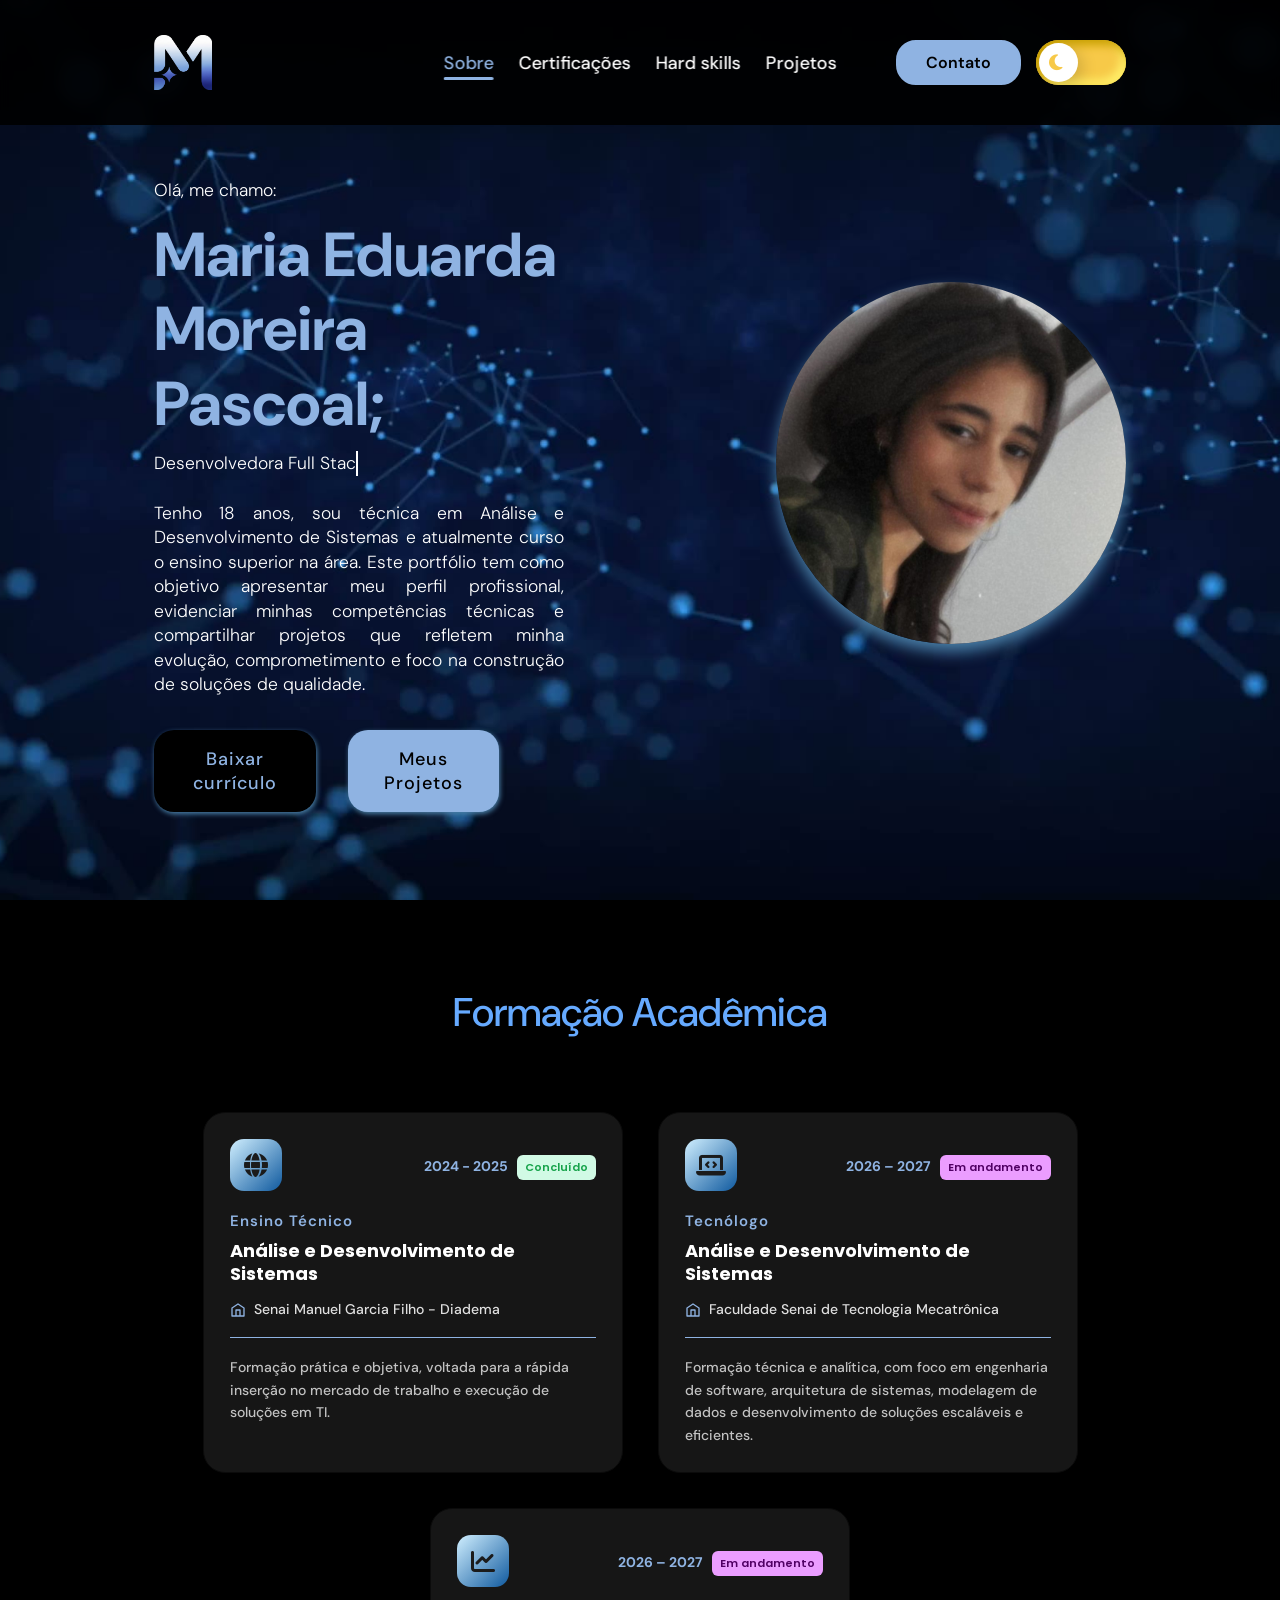
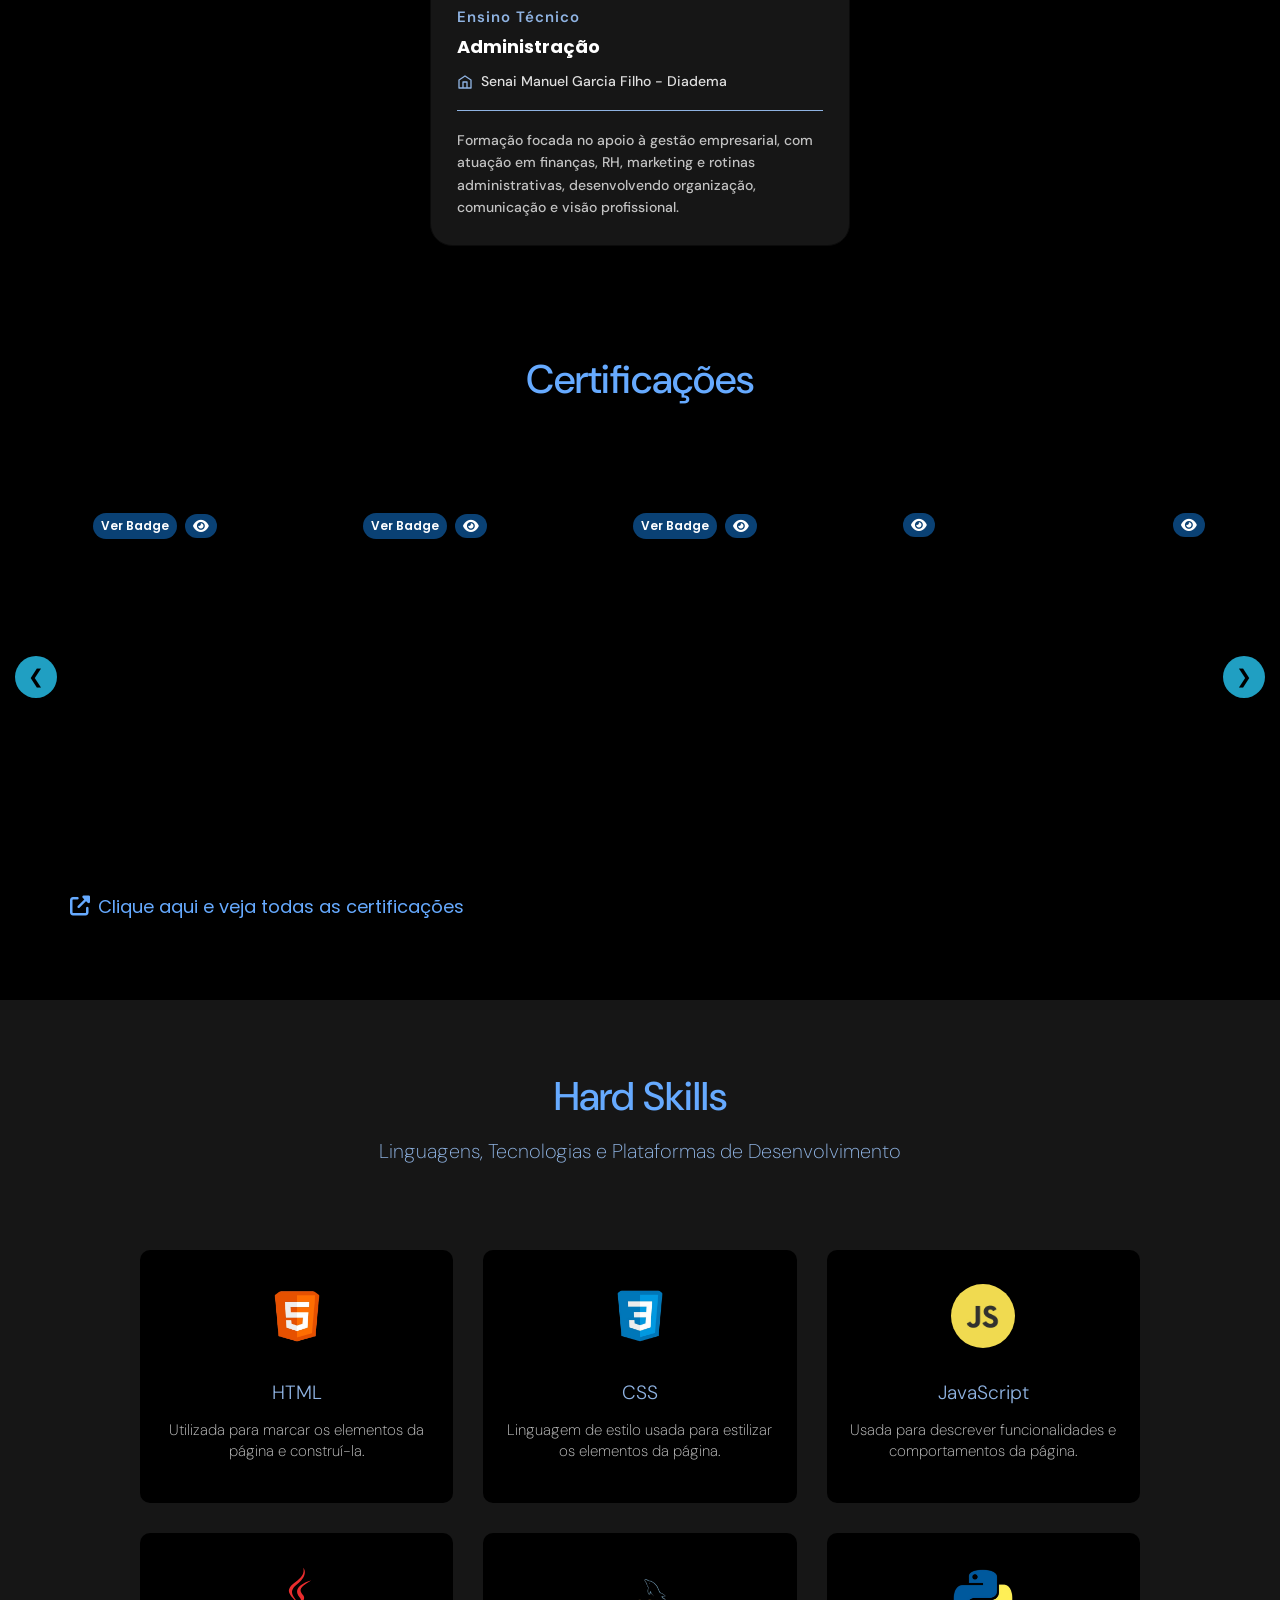
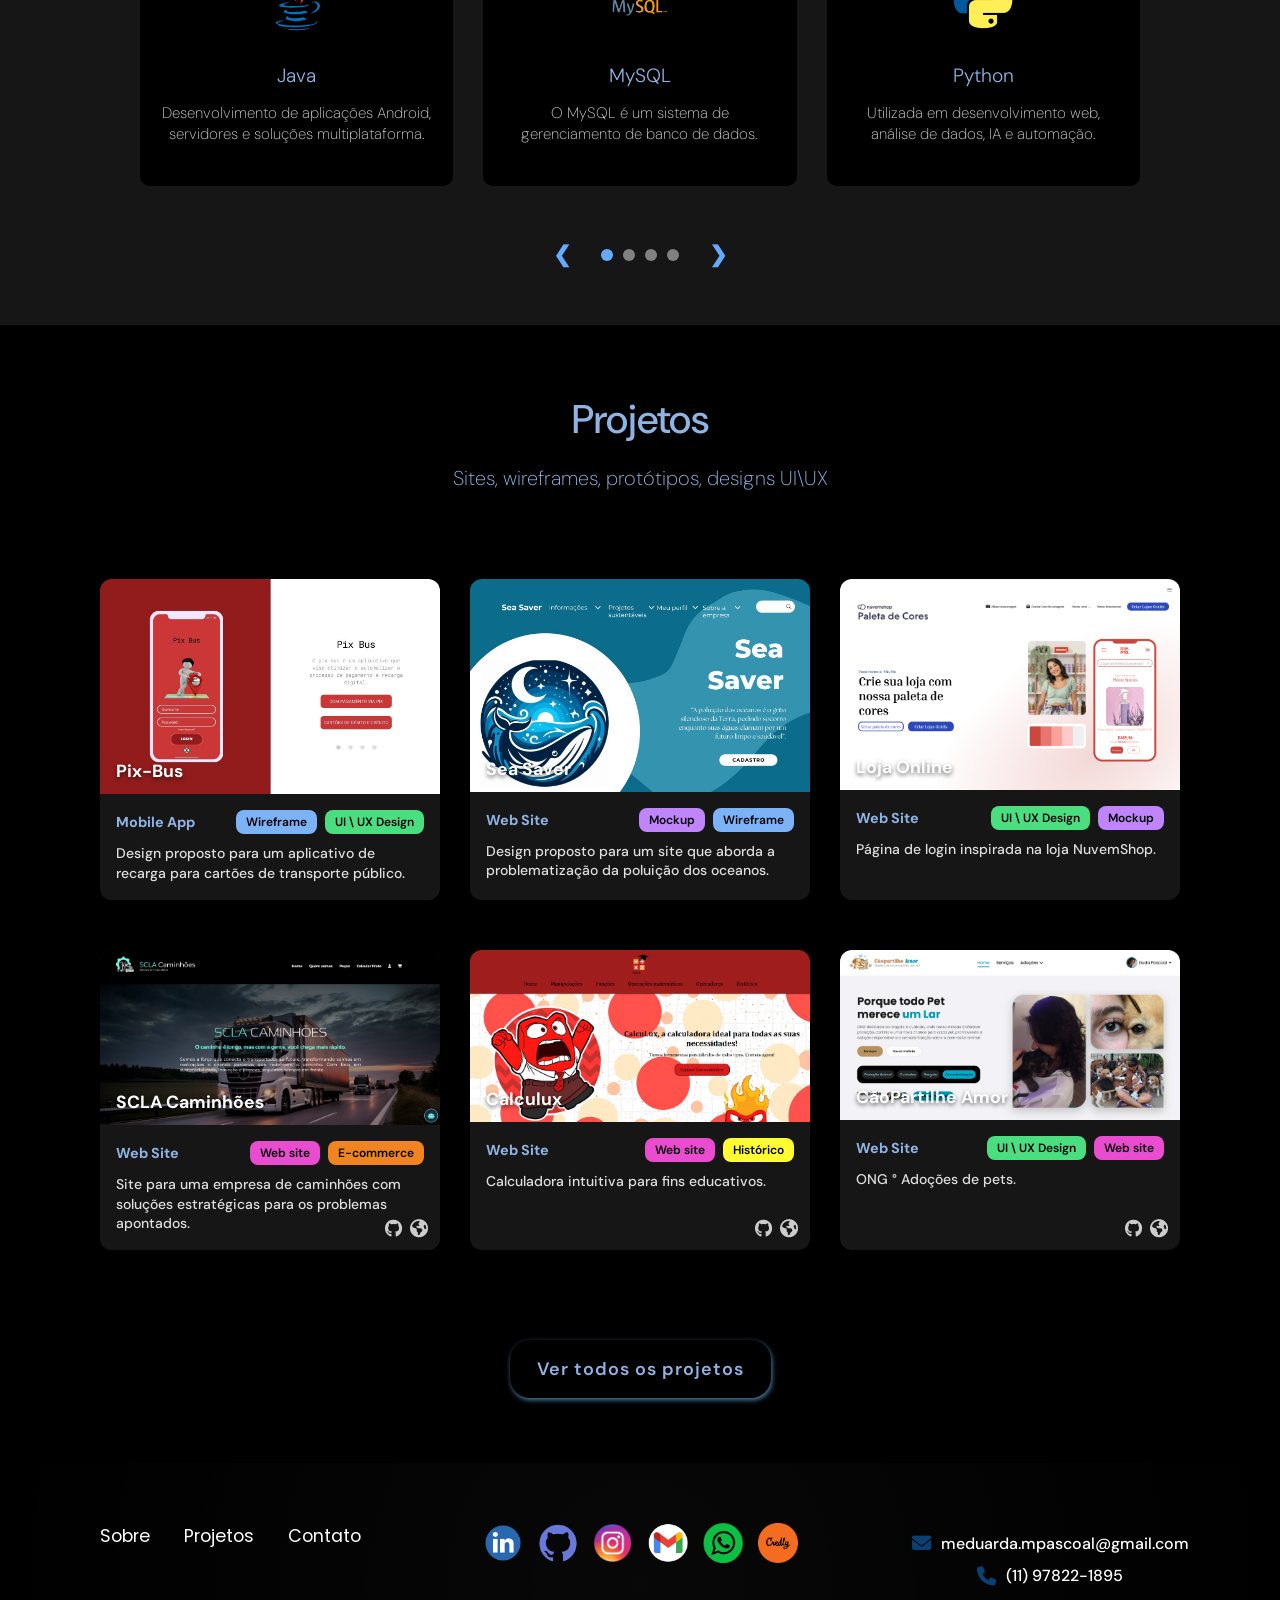
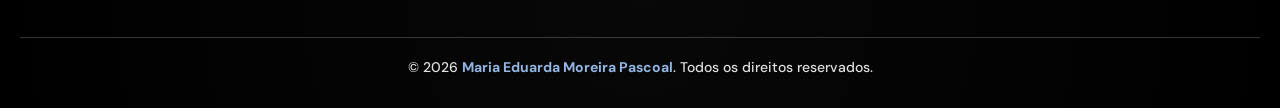
==== commit 652a5c88: "Atualiza o portfólio" ====
--- a/index.html
+++ b/index.html
@@ -8,9 +8,9 @@
   <link rel="preload" as="image" href="img/home-background-poster.jpg" fetchpriority="high" />
 
   <link rel="shortcut icon" href="img/logo(light-theme).png">
-  <link rel="stylesheet" href="css/style.css?v=skills-themes-5" />
+  <link rel="stylesheet" href="css/style.css?v=skills-continuous-6" />
   <link rel="stylesheet" href="css/mobile.css?v=skills-spacing-2" />
-  <link rel="stylesheet" href="css/modal.css" />
+  <link rel="stylesheet" href="css/modal.css?v=mobile-2" />
   <link rel="stylesheet" href="css/light-theme.css" />
   <link href="https://unpkg.com/boxicons@2.1.4/css/boxicons.min.css" rel="stylesheet" />
   <link rel="preconnect" href="https://fonts.googleapis.com" />
--- a/css/style.css
+++ b/css/style.css
@@ -2221,11 +2221,6 @@
 
 
 
-  .skills-mobile-viewport:focus-within .skills-mobile-track,
-  .skills-mobile-viewport:active .skills-mobile-track {
-    animation-play-state: paused;
-  }
-
   body.light-theme .skill-mobile {
     background: #fff;
     color: #105a9f;
--- a/css/modal.css
+++ b/css/modal.css
@@ -226,3 +226,90 @@
   background: #292d33; border-color: #424750; color: #eceef2;
 }
 body:not(.light-theme) #modalVideoContainer { background: #25282d; }
+
+/* Mantém o painel inteiro dentro da área visível do celular. */
+@media (max-width: 768px) {
+  .modal {
+    z-index: 2000;
+    overscroll-behavior: contain;
+  }
+
+  .modal .modal-content {
+    box-sizing: border-box;
+    width: calc(100% - 24px);
+    max-width: 560px;
+    max-height: calc(100vh - 32px);
+    max-height: calc(100dvh - 32px - env(safe-area-inset-top) - env(safe-area-inset-bottom));
+    padding: 0 16px 20px;
+    border-radius: 16px;
+    overflow-x: hidden;
+    overscroll-behavior-y: contain;
+  }
+
+  .modal-content > * {
+    flex-shrink: 0;
+    min-width: 0;
+  }
+
+  .modal-content::before {
+    flex-basis: 68px;
+    transform: none;
+    padding: 18px 44px 0 40px;
+    background-position: left 20px;
+    background-size: 32px 28px;
+    font-size: 14px;
+    line-height: 20px;
+  }
+
+  .modal-content::after {
+    top: 40px;
+    left: 56px;
+    right: 56px;
+    font-size: 11px;
+    line-height: 16px;
+  }
+
+  .modal-content .close {
+    top: 10px;
+    right: 8px;
+    width: 44px;
+    height: 44px;
+    font-size: 26px;
+  }
+
+  .modal-content #modalImage {
+    width: 100% !important;
+    max-width: 100%;
+    height: auto;
+    margin: 8px 0 0;
+    border-radius: 10px !important;
+    object-fit: contain;
+  }
+
+  .modal-content #modalVideo {
+    object-fit: contain;
+  }
+
+  .modal-content #modalTitle {
+    margin: 18px 0 12px;
+    font-size: clamp(20px, 5.5vw, 24px);
+    line-height: 1.3;
+    letter-spacing: -0.3px;
+  }
+
+  .modal p {
+    font-size: 14px;
+    line-height: 1.6;
+  }
+
+  .modal #modalDescription {
+    margin-bottom: 18px;
+  }
+
+  .modal .tag-modal {
+    max-width: 100%;
+    white-space: normal;
+    overflow-wrap: anywhere;
+    padding: 6px 9px;
+  }
+}
